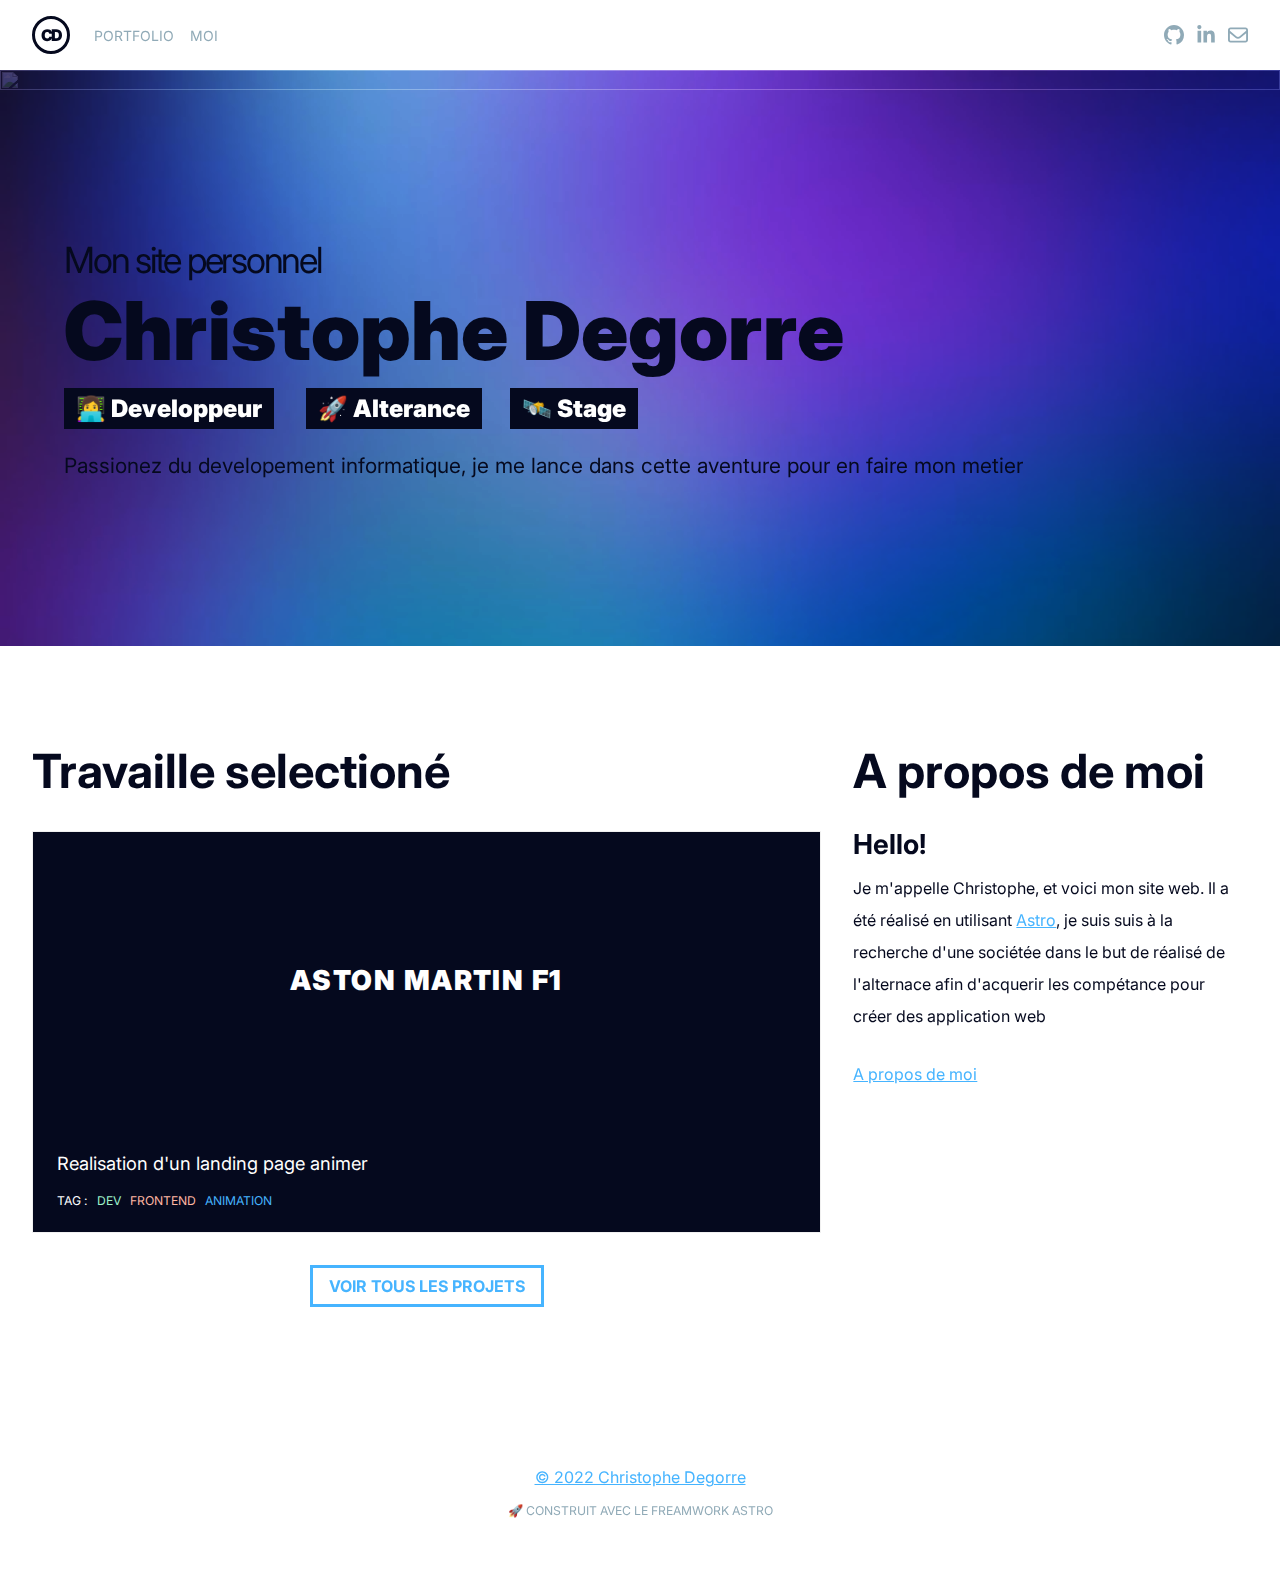
==== index.html @ 88f80fdf "rajout du quizz" ====
<!DOCTYPE html>
<html lang="fr" class="astro-4YTBCMPP">
  <head>
    <meta charset="UTF-8" />
    <meta
      name="description"
      property="og:description"
      content="Le site personnel de Christophe Degorre"
    />
    <meta name="viewport" content="width=device-width" />
    <meta name="generator" content="Astro v1.1.3" />
    <title>Degorre Chrsitophe : Site personnel</title>

    <link rel="icon" type="image/svg+xml" href="/favicon.svg" />
    <link rel="preconnect" href="https://fonts.googleapis.com" />
    <link rel="preconnect" href="https://fonts.gstatic.com" crossorigin />
    <link
      href="https://fonts.googleapis.com/css2?family=Inter:wght@200;400;700;900&display=swap"
      rel="stylesheet"
    />
    <link rel="stylesheet" href="./assets/3b892f93.f70babb3.css" />
    <link rel="stylesheet" href="./assets/cb6e2e71.89cbe359.css" />
    <link rel="stylesheet" href="./assets/index-projects.a815e34a.css" />
    <link rel="stylesheet" href="./assets/index.74ae51c2.css" />
  </head>
  <body class="astro-4YTBCMPP">
    <nav class="_nav_7dyb5_1">
      <a class="_logolink_7dyb5_10" href="/"
        ><div class="_monogram_7dyb5_30">CD</div></a
      ><a class="_link_7dyb5_16" href="./projects/index.html">Portfolio</a
      ><a class="_link_7dyb5_16" href="./about/index.html">Moi</a
      ><a
        class="_social_7dyb5_44"
        href="https://github.com/crist51"
        target="blank"
        ><svg
          class="_socialicon_7dyb5_52"
          xmlns="http://www.w3.org/2000/svg"
          viewBox="0 0 16 16"
        >
          <path
            d="M8 0C3.58 0 0 3.58 0 8c0 3.54 2.29 6.53 5.47 7.59.4.07.55-.17.55-.38 0-.19-.01-.82-.01-1.49-2.01.37-2.53-.49-2.69-.94-.09-.23-.48-.94-.82-1.13-.28-.15-.68-.52-.01-.53.63-.01 1.08.58 1.23.82.72 1.21 1.87.87 2.33.66.07-.52.28-.87.51-1.07-1.78-.2-3.64-.89-3.64-3.95 0-.87.31-1.59.82-2.15-.08-.2-.36-1.02.08-2.12 0 0 .67-.21 2.2.82.64-.18 1.32-.27 2-.27.68 0 1.36.09 2 .27 1.53-1.04 2.2-.82 2.2-.82.44 1.1.16 1.92.08 2.12.51.56.82 1.27.82 2.15 0 3.07-1.87 3.75-3.65 3.95.29.25.54.73.54 1.48 0 1.07-.01 1.93-.01 2.2 0 .21.15.46.55.38A8.012 8.012 0 0 0 16 8c0-4.42-3.58-8-8-8z"
          ></path></svg></a
      ><a
        class="_social_7dyb5_44"
        href="https://www.linkedin.com/in/christophe-degorre/"
        target="blank"
        ><svg
          class="_socialicon_7dyb5_52"
          xmlns="http://www.w3.org/2000/svg"
          viewBox="0 0 448 512"
        >
          <path
            d="M100.28 448H7.4V148.9h92.88zM53.79 108.1C24.09 108.1 0 83.5 0 53.8a53.79 53.79 0 0 1 107.58 0c0 29.7-24.1 54.3-53.79 54.3zM447.9 448h-92.68V302.4c0-34.7-.7-79.2-48.29-79.2-48.29 0-55.69 37.7-55.69 76.7V448h-92.78V148.9h89.08v40.8h1.3c12.4-23.5 42.69-48.3 87.88-48.3 94 0 111.28 61.9 111.28 142.3V448z"
          ></path></svg></a
      ><a class="_social_7dyb5_44" href="mailto:crist.degorre@gmail.com"
        ><svg
          class="_socialicon_7dyb5_52"
          xmlns="http://www.w3.org/2000/svg"
          viewBox="0 0 512 512"
        >
          <path
            d="M0 128C0 92.65 28.65 64 64 64H448C483.3 64 512 92.65 512 128V384C512 419.3 483.3 448 448 448H64C28.65 448 0 419.3 0 384V128zM48 128V150.1L220.5 291.7C241.1 308.7 270.9 308.7 291.5 291.7L464 150.1V127.1C464 119.2 456.8 111.1 448 111.1H64C55.16 111.1 48 119.2 48 127.1L48 128zM48 212.2V384C48 392.8 55.16 400 64 400H448C456.8 400 464 392.8 464 384V212.2L322 328.8C283.6 360.3 228.4 360.3 189.1 328.8L48 212.2z"
          ></path></svg>
        </a>
    </nav>
    <header class="hero astro-4YTBCMPP">
      <img
        width="1600"
        height="1131"
        class="img astro-4YTBCMPP"
        src=""
        src="https://images.pexels.com/photos/373912/pexels-photo-373912.jpeg?auto=compress&cs=tinysrgb&dpr=2&h=750&w=1260"
        srcset="
          https://images.pexels.com/photos/373912/pexels-photo-373912.jpeg?auto=compress&cs=tinysrgb&dpr=2&h=750&w=1260  800w,
          https://images.pexels.com/photos/373912/pexels-photo-373912.jpeg?auto=compress&cs=tinysrgb&dpr=2&h=750&w=1260 1200w,
          https://images.pexels.com/photos/373912/pexels-photo-373912.jpeg?auto=compress&cs=tinysrgb&dpr=2&h=750&w=1260 1600w,
          https://images.pexels.com/photos/373912/pexels-photo-373912.jpeg?auto=compress&cs=tinysrgb&dpr=2&h=750&w=1260 2400w
        "
        sizes="(max-width: 800px) 800px, (max-width: 1200px) 1200px, (max-width: 1600px) 1600px, (max-width: 2400px) 2400px, 1200px"
      />
      <div class="gradient astro-4YTBCMPP"></div>
      <div class="gradient2 astro-4YTBCMPP"></div>
      <div class="overlay astro-4YTBCMPP">
        <div class="overlay-container astro-4YTBCMPP">
          <h1 class="title astro-4YTBCMPP">
            <small class="subtitle astro-4YTBCMPP">Mon site personnel</small
            >Christophe Degorre
          </h1>
          <div class="astro-4YTBCMPP">
            <span class="role astro-4YTBCMPP"
              >👩‍💻 Developpeur
              <span class="invert astro-4YTBCMPP">👩‍💻 Developpeur</span> </span
            >&nbsp;
            <span class="role astro-4YTBCMPP"
              >🚀 Alterance
              <span class="invert astro-4YTBCMPP">🚀 Alterance</span>
            </span>
            <span class="role astro-4YTBCMPP"
              >🛰️ Stage
              <span class="invert astro-4YTBCMPP">🛰️ Stage</span> </span
            >&nbsp;
          </div>
          <p class="desc astro-4YTBCMPP">
            Passionez du developement informatique, je me lance dans cette
            aventure pour en faire mon metier
          </p>
        </div>
      </div>
    </header>
    <main class="wrapper mt4 mb4 astro-4YTBCMPP">
      <div class="grid astro-4YTBCMPP">
        <div class="section astro-4YTBCMPP">
          <h3 class="sectionTitle astro-4YTBCMPP">Travaille selectioné</h3>
          <div class="_card_mrvio_1">
            <div
              class="_titleCard_mrvio_25"
              style="
                background-image: url(https://www.f1news.fr/wp-content/uploads/2020/10/vettel-aston-martin-f1-2021.jpg);
              "
            >
              <h2 class="_title_mrvio_8">Aston Martin F1</h2>
            </div>
            <div class="pa3">
              <p class="_desc_mrvio_32 mt0 mb2">
                Realisation d'un landing page animer
              </p>
              <div class="_tags_mrvio_76">
                Tag :
                <div class="_tag_mrvio_76" data-tag="dev">dev</div>
                <div class="_tag_mrvio_76" data-tag="Frontend">Frontend</div>
                <div class="_tag_mrvio_76" data-tag="animation">animation</div>
              </div>
              <a
                class="_link_mrvio_37"
                href="../project/nested/landingPages01-perso/index.html"
                ><span class="_linkInner_mrvio_59">Voir</span></a
              >
            </div>
          </div>
          <div class="tac mt4 astro-4YTBCMPP">
            <a href="./projects/index.html" class="astro-4YTBCMPP">
              <span class="_button_1fbb5_1">Voir tous les projets</span>
            </a>
          </div>
        </div>
        <div class="section astro-4YTBCMPP">
          <h3 class="sectionTitle astro-4YTBCMPP">A propos de moi</h3>
          <p class="bio astro-4YTBCMPP">
            <span class="astro-4YTBCMPP">Hello!</span> Je m'appelle Christophe,
            et voici mon site web. Il a été réalisé en utilisant
            <a
              href="https://docs.astro.build/fr/getting-started/"
              target="_blank"
              rel="nofollow"
              class="astro-4YTBCMPP"
            >
              Astro</a
            >, je suis suis à la recherche d'une sociétée dans le but de réalisé de l'alternace afin d'acquerir les compétance pour créer des application web 
          </p>
          <p class="astro-4YTBCMPP">
            <a href="./about/index.html" class="astro-4YTBCMPP">A propos de moi</a>
          </p>
        </div>
      </div>
    </main>
    <footer class="_footer_knfx6_1">
      <a href="#">
      © 2022 Christophe Degorre</a><small class="_byline_knfx6_9"
        >🚀 Construit avec le Freamwork Astro</small
      >
    </footer>
    <script
      src="https://kit.fontawesome.com/57a7e2b85b.js"
      crossorigin="anonymous"
    ></script>
  </body>
</html>
---- assets/3b892f93.f70babb3.css ----
:root{--c-black: #05091e;--c-blue: #46b4ff;--c-gray: #90aab7;--c-green: #9ef2cb;--c-pink: #ffb8d9;--c-orange: #ffb7a3;--c-yellow: #ffdace;--c-white: #fff;--f-u18: 11.390625em;--f-u17: 9.950627481136905em;--f-u16: 8.692673779389363em;--f-u15: 7.59375em;--f-u14: 6.63375165409127em;--f-u13: 5.795115852926242em;--f-u12: 5.0625em;--f-u11: 4.422501102727513em;--f-u10: 3.8634105686174953em;--f-u9: 3.375em;--f-u8: 2.9483340684850083em;--f-u7: 2.575607045744997em;--f-u6: 2.25em;--f-u5: 1.9655560456566725em;--f-u4: 1.7170713638299977em;--f-u3: 1.5em;--f-u2: 1.3103706971044482em;--f-u1: 1.1447142425533319em;--f-d1: .8735804647362989em;--f-d2: .7631428283688879em;--f-d3: .6666666666666666em;--f-d4: .5823869764908659em;--f-d5: .5087618855792586em;--f-d6: .4444444444444444em;--f-d7: .3882579843272439em;--f-d8: .3391745903861724em;--f-d9: .2962962962962963em;--f-d10: .2588386562181626em;--f-d11: .22611639359078162em;--f-d12: .19753086419753085em;--f-d13: .17255910414544176em;--f-d14: .15074426239385438em;--f-d15: .13168724279835392em;--f-d16: .11503940276362785em;--f-d17: .10049617492923625em;--f-d18: .0877914951989026em;--t-fg: var(--c-black);--t-bg: var(--c-white);--t-subdue: var(--c-gray);--t-active: var(--c-blue)}body{margin:0;color:var(--t-fg);font-family:Inter,"system-ui",sans-serif}*{box-sizing:content-box}img{max-width:100%;height:auto}a{color:var(--t-active)}h1{font-size:var(--f-u8)}.tc-black{color:var(--c-color)}.bg-black{background-color:var(--c-color)}.tc-blue{color:var(--c-color)}.bg-blue{background-color:var(--c-color)}.tc-white{color:var(--c-color)}.bg-white{background-color:var(--c-color)}.f-u0{font-size:var(--f-u0)}.f-d0{font-size:var(--f-d0)}.f-u1{font-size:var(--f-u1)}.f-d1{font-size:var(--f-d1)}.f-u2{font-size:var(--f-u2)}.f-d2{font-size:var(--f-d2)}.f-u3{font-size:var(--f-u3)}.f-d3{font-size:var(--f-d3)}.f-u4{font-size:var(--f-u4)}.f-d4{font-size:var(--f-d4)}.f-u5{font-size:var(--f-u5)}.f-d5{font-size:var(--f-d5)}.f-u6{font-size:var(--f-u6)}.f-d6{font-size:var(--f-d6)}.f-u7{font-size:var(--f-u7)}.f-d7{font-size:var(--f-d7)}.f-u8{font-size:var(--f-u8)}.f-d8{font-size:var(--f-d8)}.f-u9{font-size:var(--f-u9)}.f-d9{font-size:var(--f-d9)}.f-u10{font-size:var(--f-u10)}.f-d10{font-size:var(--f-d10)}.f-u11{font-size:var(--f-u11)}.f-d11{font-size:var(--f-d11)}.f-u12{font-size:var(--f-u12)}.f-d12{font-size:var(--f-d12)}.f-u13{font-size:var(--f-u13)}.f-d13{font-size:var(--f-d13)}.f-u14{font-size:var(--f-u14)}.f-d14{font-size:var(--f-d14)}.f-u15{font-size:var(--f-u15)}.f-d15{font-size:var(--f-d15)}.f-u16{font-size:var(--f-u16)}.f-d16{font-size:var(--f-d16)}.f-u17{font-size:var(--f-u17)}.f-d17{font-size:var(--f-d17)}.f-u18{font-size:var(--f-u18)}.f-d18{font-size:var(--f-d18)}.ma0{margin:0rem}.mt0{margin-top:0rem}.mr0{margin-right:0rem}.mb0{margin-bottom:0rem}.ml0{margin-left:0rem}.pa0{padding:0rem}.pt0{padding-top:0rem}.pr0{padding-right:0rem}.pb0{padding-bottom:0rem}.pl0{padding-left:0rem}.ma1{margin:.5rem}.mt1{margin-top:.5rem}.mr1{margin-right:.5rem}.mb1{margin-bottom:.5rem}.ml1{margin-left:.5rem}.pa1{padding:.5rem}.pt1{padding-top:.5rem}.pr1{padding-right:.5rem}.pb1{padding-bottom:.5rem}.pl1{padding-left:.5rem}.ma2{margin:1rem}.mt2{margin-top:1rem}.mr2{margin-right:1rem}.mb2{margin-bottom:1rem}.ml2{margin-left:1rem}.pa2{padding:1rem}.pt2{padding-top:1rem}.pr2{padding-right:1rem}.pb2{padding-bottom:1rem}.pl2{padding-left:1rem}.ma3{margin:1.5rem}.mt3{margin-top:1.5rem}.mr3{margin-right:1.5rem}.mb3{margin-bottom:1.5rem}.ml3{margin-left:1.5rem}.pa3{padding:1.5rem}.pt3{padding-top:1.5rem}.pr3{padding-right:1.5rem}.pb3{padding-bottom:1.5rem}.pl3{padding-left:1.5rem}.ma4{margin:2rem}.mt4{margin-top:2rem}.mr4{margin-right:2rem}.mb4{margin-bottom:2rem}.ml4{margin-left:2rem}.pa4{padding:2rem}.pt4{padding-top:2rem}.pr4{padding-right:2rem}.pb4{padding-bottom:2rem}.pl4{padding-left:2rem}.ma5{margin:2.5rem}.mt5{margin-top:2.5rem}.mr5{margin-right:2.5rem}.mb5{margin-bottom:2.5rem}.ml5{margin-left:2.5rem}.pa5{padding:2.5rem}.pt5{padding-top:2.5rem}.pr5{padding-right:2.5rem}.pb5{padding-bottom:2.5rem}.pl5{padding-left:2.5rem}.ma6{margin:3rem}.mt6{margin-top:3rem}.mr6{margin-right:3rem}.mb6{margin-bottom:3rem}.ml6{margin-left:3rem}.pa6{padding:3rem}.pt6{padding-top:3rem}.pr6{padding-right:3rem}.pb6{padding-bottom:3rem}.pl6{padding-left:3rem}.ma7{margin:3.5rem}.mt7{margin-top:3.5rem}.mr7{margin-right:3.5rem}.mb7{margin-bottom:3.5rem}.ml7{margin-left:3.5rem}.pa7{padding:3.5rem}.pt7{padding-top:3.5rem}.pr7{padding-right:3.5rem}.pb7{padding-bottom:3.5rem}.pl7{padding-left:3.5rem}.ma8{margin:4rem}.mt8{margin-top:4rem}.mr8{margin-right:4rem}.mb8{margin-bottom:4rem}.ml8{margin-left:4rem}.pa8{padding:4rem}.pt8{padding-top:4rem}.pr8{padding-right:4rem}.pb8{padding-bottom:4rem}.pl8{padding-left:4rem}.ma9{margin:4.5rem}.mt9{margin-top:4.5rem}.mr9{margin-right:4.5rem}.mb9{margin-bottom:4.5rem}.ml9{margin-left:4.5rem}.pa9{padding:4.5rem}.pt9{padding-top:4.5rem}.pr9{padding-right:4.5rem}.pb9{padding-bottom:4.5rem}.pl9{padding-left:4.5rem}.ma10{margin:5rem}.mt10{margin-top:5rem}.mr10{margin-right:5rem}.mb10{margin-bottom:5rem}.ml10{margin-left:5rem}.pa10{padding:5rem}.pt10{padding-top:5rem}.pr10{padding-right:5rem}.pb10{padding-bottom:5rem}.pl10{padding-left:5rem}.ma11{margin:5.5rem}.mt11{margin-top:5.5rem}.mr11{margin-right:5.5rem}.mb11{margin-bottom:5.5rem}.ml11{margin-left:5.5rem}.pa11{padding:5.5rem}.pt11{padding-top:5.5rem}.pr11{padding-right:5.5rem}.pb11{padding-bottom:5.5rem}.pl11{padding-left:5.5rem}.ma12{margin:6rem}.mt12{margin-top:6rem}.mr12{margin-right:6rem}.mb12{margin-bottom:6rem}.ml12{margin-left:6rem}.pa12{padding:6rem}.pt12{padding-top:6rem}.pr12{padding-right:6rem}.pb12{padding-bottom:6rem}.pl12{padding-left:6rem}.ma13{margin:6.5rem}.mt13{margin-top:6.5rem}.mr13{margin-right:6.5rem}.mb13{margin-bottom:6.5rem}.ml13{margin-left:6.5rem}.pa13{padding:6.5rem}.pt13{padding-top:6.5rem}.pr13{padding-right:6.5rem}.pb13{padding-bottom:6.5rem}.pl13{padding-left:6.5rem}.ma14{margin:7rem}.mt14{margin-top:7rem}.mr14{margin-right:7rem}.mb14{margin-bottom:7rem}.ml14{margin-left:7rem}.pa14{padding:7rem}.pt14{padding-top:7rem}.pr14{padding-right:7rem}.pb14{padding-bottom:7rem}.pl14{padding-left:7rem}.ma15{margin:7.5rem}.mt15{margin-top:7.5rem}.mr15{margin-right:7.5rem}.mb15{margin-bottom:7.5rem}.ml15{margin-left:7.5rem}.pa15{padding:7.5rem}.pt15{padding-top:7.5rem}.pr15{padding-right:7.5rem}.pb15{padding-bottom:7.5rem}.pl15{padding-left:7.5rem}.ma16{margin:8rem}.mt16{margin-top:8rem}.mr16{margin-right:8rem}.mb16{margin-bottom:8rem}.ml16{margin-left:8rem}.pa16{padding:8rem}.pt16{padding-top:8rem}.pr16{padding-right:8rem}.pb16{padding-bottom:8rem}.pl16{padding-left:8rem}.ma17{margin:8.5rem}.mt17{margin-top:8.5rem}.mr17{margin-right:8.5rem}.mb17{margin-bottom:8.5rem}.ml17{margin-left:8.5rem}.pa17{padding:8.5rem}.pt17{padding-top:8.5rem}.pr17{padding-right:8.5rem}.pb17{padding-bottom:8.5rem}.pl17{padding-left:8.5rem}.ma18{margin:9rem}.mt18{margin-top:9rem}.mr18{margin-right:9rem}.mb18{margin-bottom:9rem}.ml18{margin-left:9rem}.pa18{padding:9rem}.pt18{padding-top:9rem}.pr18{padding-right:9rem}.pb18{padding-bottom:9rem}.pl18{padding-left:9rem}.ma19{margin:9.5rem}.mt19{margin-top:9.5rem}.mr19{margin-right:9.5rem}.mb19{margin-bottom:9.5rem}.ml19{margin-left:9.5rem}.pa19{padding:9.5rem}.pt19{padding-top:9.5rem}.pr19{padding-right:9.5rem}.pb19{padding-bottom:9.5rem}.pl19{padding-left:9.5rem}.ma20{margin:10rem}.mt20{margin-top:10rem}.mr20{margin-right:10rem}.mb20{margin-bottom:10rem}.ml20{margin-left:10rem}.pa20{padding:10rem}.pt20{padding-top:10rem}.pr20{padding-right:10rem}.pb20{padding-bottom:10rem}.pl20{padding-left:10rem}.ma21{margin:10.5rem}.mt21{margin-top:10.5rem}.mr21{margin-right:10.5rem}.mb21{margin-bottom:10.5rem}.ml21{margin-left:10.5rem}.pa21{padding:10.5rem}.pt21{padding-top:10.5rem}.pr21{padding-right:10.5rem}.pb21{padding-bottom:10.5rem}.pl21{padding-left:10.5rem}.ma22{margin:11rem}.mt22{margin-top:11rem}.mr22{margin-right:11rem}.mb22{margin-bottom:11rem}.ml22{margin-left:11rem}.pa22{padding:11rem}.pt22{padding-top:11rem}.pr22{padding-right:11rem}.pb22{padding-bottom:11rem}.pl22{padding-left:11rem}.ma23{margin:11.5rem}.mt23{margin-top:11.5rem}.mr23{margin-right:11.5rem}.mb23{margin-bottom:11.5rem}.ml23{margin-left:11.5rem}.pa23{padding:11.5rem}.pt23{padding-top:11.5rem}.pr23{padding-right:11.5rem}.pb23{padding-bottom:11.5rem}.pl23{padding-left:11.5rem}.ma24{margin:12rem}.mt24{margin-top:12rem}.mr24{margin-right:12rem}.mb24{margin-bottom:12rem}.ml24{margin-left:12rem}.pa24{padding:12rem}.pt24{padding-top:12rem}.pr24{padding-right:12rem}.pb24{padding-bottom:12rem}.pl24{padding-left:12rem}.ma25{margin:12.5rem}.mt25{margin-top:12.5rem}.mr25{margin-right:12.5rem}.mb25{margin-bottom:12.5rem}.ml25{margin-left:12.5rem}.pa25{padding:12.5rem}.pt25{padding-top:12.5rem}.pr25{padding-right:12.5rem}.pb25{padding-bottom:12.5rem}.pl25{padding-left:12.5rem}.ma26{margin:13rem}.mt26{margin-top:13rem}.mr26{margin-right:13rem}.mb26{margin-bottom:13rem}.ml26{margin-left:13rem}.pa26{padding:13rem}.pt26{padding-top:13rem}.pr26{padding-right:13rem}.pb26{padding-bottom:13rem}.pl26{padding-left:13rem}.ma27{margin:13.5rem}.mt27{margin-top:13.5rem}.mr27{margin-right:13.5rem}.mb27{margin-bottom:13.5rem}.ml27{margin-left:13.5rem}.pa27{padding:13.5rem}.pt27{padding-top:13.5rem}.pr27{padding-right:13.5rem}.pb27{padding-bottom:13.5rem}.pl27{padding-left:13.5rem}.ma28{margin:14rem}.mt28{margin-top:14rem}.mr28{margin-right:14rem}.mb28{margin-bottom:14rem}.ml28{margin-left:14rem}.pa28{padding:14rem}.pt28{padding-top:14rem}.pr28{padding-right:14rem}.pb28{padding-bottom:14rem}.pl28{padding-left:14rem}.ma29{margin:14.5rem}.mt29{margin-top:14.5rem}.mr29{margin-right:14.5rem}.mb29{margin-bottom:14.5rem}.ml29{margin-left:14.5rem}.pa29{padding:14.5rem}.pt29{padding-top:14.5rem}.pr29{padding-right:14.5rem}.pb29{padding-bottom:14.5rem}.pl29{padding-left:14.5rem}.ma30{margin:15rem}.mt30{margin-top:15rem}.mr30{margin-right:15rem}.mb30{margin-bottom:15rem}.ml30{margin-left:15rem}.pa30{padding:15rem}.pt30{padding-top:15rem}.pr30{padding-right:15rem}.pb30{padding-bottom:15rem}.pl30{padding-left:15rem}.ma31{margin:15.5rem}.mt31{margin-top:15.5rem}.mr31{margin-right:15.5rem}.mb31{margin-bottom:15.5rem}.ml31{margin-left:15.5rem}.pa31{padding:15.5rem}.pt31{padding-top:15.5rem}.pr31{padding-right:15.5rem}.pb31{padding-bottom:15.5rem}.pl31{padding-left:15.5rem}.ma32{margin:16rem}.mt32{margin-top:16rem}.mr32{margin-right:16rem}.mb32{margin-bottom:16rem}.ml32{margin-left:16rem}.pa32{padding:16rem}.pt32{padding-top:16rem}.pr32{padding-right:16rem}.pb32{padding-bottom:16rem}.pl32{padding-left:16rem}.ma33{margin:16.5rem}.mt33{margin-top:16.5rem}.mr33{margin-right:16.5rem}.mb33{margin-bottom:16.5rem}.ml33{margin-left:16.5rem}.pa33{padding:16.5rem}.pt33{padding-top:16.5rem}.pr33{padding-right:16.5rem}.pb33{padding-bottom:16.5rem}.pl33{padding-left:16.5rem}.ma34{margin:17rem}.mt34{margin-top:17rem}.mr34{margin-right:17rem}.mb34{margin-bottom:17rem}.ml34{margin-left:17rem}.pa34{padding:17rem}.pt34{padding-top:17rem}.pr34{padding-right:17rem}.pb34{padding-bottom:17rem}.pl34{padding-left:17rem}.ma35{margin:17.5rem}.mt35{margin-top:17.5rem}.mr35{margin-right:17.5rem}.mb35{margin-bottom:17.5rem}.ml35{margin-left:17.5rem}.pa35{padding:17.5rem}.pt35{padding-top:17.5rem}.pr35{padding-right:17.5rem}.pb35{padding-bottom:17.5rem}.pl35{padding-left:17.5rem}.ma36{margin:18rem}.mt36{margin-top:18rem}.mr36{margin-right:18rem}.mb36{margin-bottom:18rem}.ml36{margin-left:18rem}.pa36{padding:18rem}.pt36{padding-top:18rem}.pr36{padding-right:18rem}.pb36{padding-bottom:18rem}.pl36{padding-left:18rem}.tac{text-align:center}.tal{text-align:left}.tar{text-align:right}.wrapper{max-width:80em;margin-left:auto;margin-right:auto;padding-left:2rem;padding-right:2rem}.wrapper__readable{max-width:50em}._nav_7dyb5_1{display:flex;align-items:center;padding:1rem 2rem}._logolink_7dyb5_10{display:block;color:var(--t-fg);text-decoration:none}._link_7dyb5_16{color:var(--t-subdue);display:block;margin-left:1rem;text-decoration:none;font-size:var(--f-d1);text-transform:uppercase;padding-top:.75em;padding-bottom:.75em}._link_7dyb5_16:focus,._link_7dyb5_16:hover{color:var(--t-active)}._monogram_7dyb5_30{display:flex;align-items:center;justify-content:center;width:2em;height:2em;margin-right:.5rem;color:var(--c-black);font-weight:900;letter-spacing:-.125rem;border:3px solid currentColor;border-radius:50%}._social_7dyb5_44{display:block;margin-left:auto}._social_7dyb5_44+._social_7dyb5_44{margin-left:.75rem}._socialicon_7dyb5_52{display:block;width:1.25rem;height:1.25rem;fill:var(--t-subdue);transition:fill linear .15s}._socialicon_7dyb5_52:hover{fill:var(--t-active)}._footer_knfx6_1{text-align:center;padding:8rem 2rem 4rem}._byline_knfx6_9{display:block;margin-top:1rem;color:var(--t-subdue);font-size:var(--f-d2);text-transform:uppercase};
---- assets/cb6e2e71.89cbe359.css ----
._button_1fbb5_1{display:inline-block;border:3px solid currentColor;padding:.5em 1em;font-weight:700;text-transform:uppercase}.hero:where(.astro-YJY46LTV){padding:8rem;display:flex;background-color:var(--t-fg);background-repeat:no-repeat;background-size:cover;min-height:25vw;color:#fff;flex-direction:column;align-items:center;justify-content:center}.tag:where(.astro-YJY46LTV){margin-left:.5em;margin-right:.5em;text-transform:uppercase}.tag:where(.astro-YJY46LTV):nth-of-type(1n){color:var(--c-green)}.tag:where(.astro-YJY46LTV):nth-of-type(2n){color:var(--c-orange)}.tag:where(.astro-YJY46LTV):nth-of-type(3n){color:var(--c-blue)}.tag:where(.astro-YJY46LTV):nth-of-type(4n){color:var(--c-pink)}.title:where(.astro-YJY46LTV){font-size:var(--f-u10);font-weight:900;text-transform:uppercase;letter-spacing:.0625em}.leadIn:where(.astro-YJY46LTV){color:var(--t-bg);background-color:var(--t-fg)}.tagline:where(.astro-YJY46LTV){font-weight:300;font-size:var(--f-u3);line-height:1.5}.content:where(.astro-YJY46LTV){font-size:var(--f-u1);line-height:2.2}
---- assets/index-projects.a815e34a.css ----
._card_mrvio_1{position:relative;color:var(--t-bg);background:var(--t-fg);border:1px solid #f0f0f0}._title_mrvio_8{position:absolute;top:0;width:100%;height:100%;display:flex;align-items:center;justify-content:center;margin:0;color:#fff;flex-direction:column;font-size:var(--f-u4);font-weight:900;text-transform:uppercase;letter-spacing:.0625em}._titleCard_mrvio_25{position:relative;background-size:cover;background-position:50% 100%;padding-top:37.5%}._desc_mrvio_32{font-size:var(--f-u1);line-height:1.4}._link_mrvio_37{position:absolute;top:0;left:0;width:100%;height:100%;display:flex;flex-direction:column;align-items:center;justify-content:center;color:var(--t-bg);font-size:var(--f-u2);font-weight:700;background:rgba(0,0,0,.25);opacity:0;text-decoration:none;text-transform:uppercase;transition:opacity .15s linear}._link_mrvio_37:focus,._link_mrvio_37:hover{opacity:1}._link_mrvio_37:focus ._linkInner_mrvio_59,._link_mrvio_37:hover ._linkInner_mrvio_59{transform:translateY(0);border-color:#ffffff9f}._linkInner_mrvio_59{padding:.375em 1em;border:2px solid rgba(255,255,255,0);transition:transform .3s cubic-bezier(0,.4,.6,1),border-color 1s linear;transform:translateY(25%)}._nav_mrvio_71{display:flex;justify-content:flex-end}._tags_mrvio_76{font-size:var(--f-d2);text-transform:uppercase}._tag_mrvio_76{display:inline-block;color:var(--c-yellow);text-transform:uppercase;margin-left:.5em}._tag_mrvio_76:nth-of-type(1n){color:var(--c-green)}._tag_mrvio_76:nth-of-type(2n){color:var(--c-orange)}._tag_mrvio_76:nth-of-type(3n){color:var(--c-blue)}._tag_mrvio_76:nth-of-type(4n){color:var(--c-pink)}
---- assets/index.74ae51c2.css ----
.hero:where(.astro-4YTBCMPP){position:relative;overflow:hidden}@media (min-width: 750px){.hero:where(.astro-4YTBCMPP){height:45vw}}.img:where(.astro-4YTBCMPP){display:block;width:100%;height:auto}.gradient:where(.astro-4YTBCMPP),.gradient2:where(.astro-4YTBCMPP){background-image:url(mesh-gradient.jpg);background-size:cover;pointer-events:none;mix-blend-mode:screen;width:100%;height:100%;position:absolute;top:0;left:0;z-index:2}.gradient2:where(.astro-4YTBCMPP){mix-blend-mode:multiply;background-size:cover}.overlay:where(.astro-4YTBCMPP){position:absolute;top:0;left:0;width:100%;height:100%;z-index:10;display:flex;flex-direction:column;align-items:flex-start;justify-content:center;padding-left:2rem}@media (min-width: 750px){.overlay:where(.astro-4YTBCMPP){padding-left:4rem}}.title:where(.astro-4YTBCMPP){font-weight:900;font-size:var(--f-u8);margin-bottom:.5rem;margin-top:0}@media (min-width: 750px){.title:where(.astro-4YTBCMPP){font-size:var(--f-u12)}}.grid:where(.astro-4YTBCMPP){display:grid;grid-gap:2rem}@media (min-width: 1200px){.grid:where(.astro-4YTBCMPP){grid-template-columns:2fr 1fr}}.sectionTitle:where(.astro-4YTBCMPP){font-weight:700;font-size:var(--f-u8);margin-top:4rem;margin-bottom:2rem}.role:where(.astro-4YTBCMPP){position:relative;display:inline-block;font-weight:900;color:var(--t-bg);background-color:var(--t-fg);padding:.25em .5em;z-index:2}@media (min-width: 750px){.role:where(.astro-4YTBCMPP){font-size:var(--f-u3)}}.role:where(.astro-4YTBCMPP)+.role:where(.astro-4YTBCMPP){margin-left:1em}.role:where(.astro-4YTBCMPP):nth-of-type(1) .invert:where(.astro-4YTBCMPP){background-color:var(--c-pink)}.role:where(.astro-4YTBCMPP):nth-of-type(2) .invert:where(.astro-4YTBCMPP){background-color:var(--c-blue)}.role:where(.astro-4YTBCMPP):nth-of-type(3) .invert:where(.astro-4YTBCMPP){background-color:var(--c-green)}.role:where(.astro-4YTBCMPP):hover .invert:where(.astro-4YTBCMPP){clip-path:polygon(0% 0%,100% 0%,100% 100%,0% 100%)}.invert:where(.astro-4YTBCMPP){position:absolute;color:var(--t-fg);display:flex;align-items:center;justify-content:center;width:100%;height:100%;top:0;left:0;pointer-events:none;clip-path:polygon(0% 100%,100% 100%,100% 200%,0% 200%);transition:clip-path cubic-bezier(.4,0,.5,1) .15s}.desc:where(.astro-4YTBCMPP){font-size:var(--f-u2);margin-top:1.5rem;margin-bottom:0}.subtitle:where(.astro-4YTBCMPP){display:block;font-weight:400;font-size:var(--f-d6);letter-spacing:-.0625em}.bio:where(.astro-4YTBCMPP){line-height:2;margin-bottom:2rem}.bio:where(.astro-4YTBCMPP)>span:where(.astro-4YTBCMPP):first-of-type{line-height:1;margin-bottom:.5em;display:block;font-weight:700;font-size:var(--f-u4)}
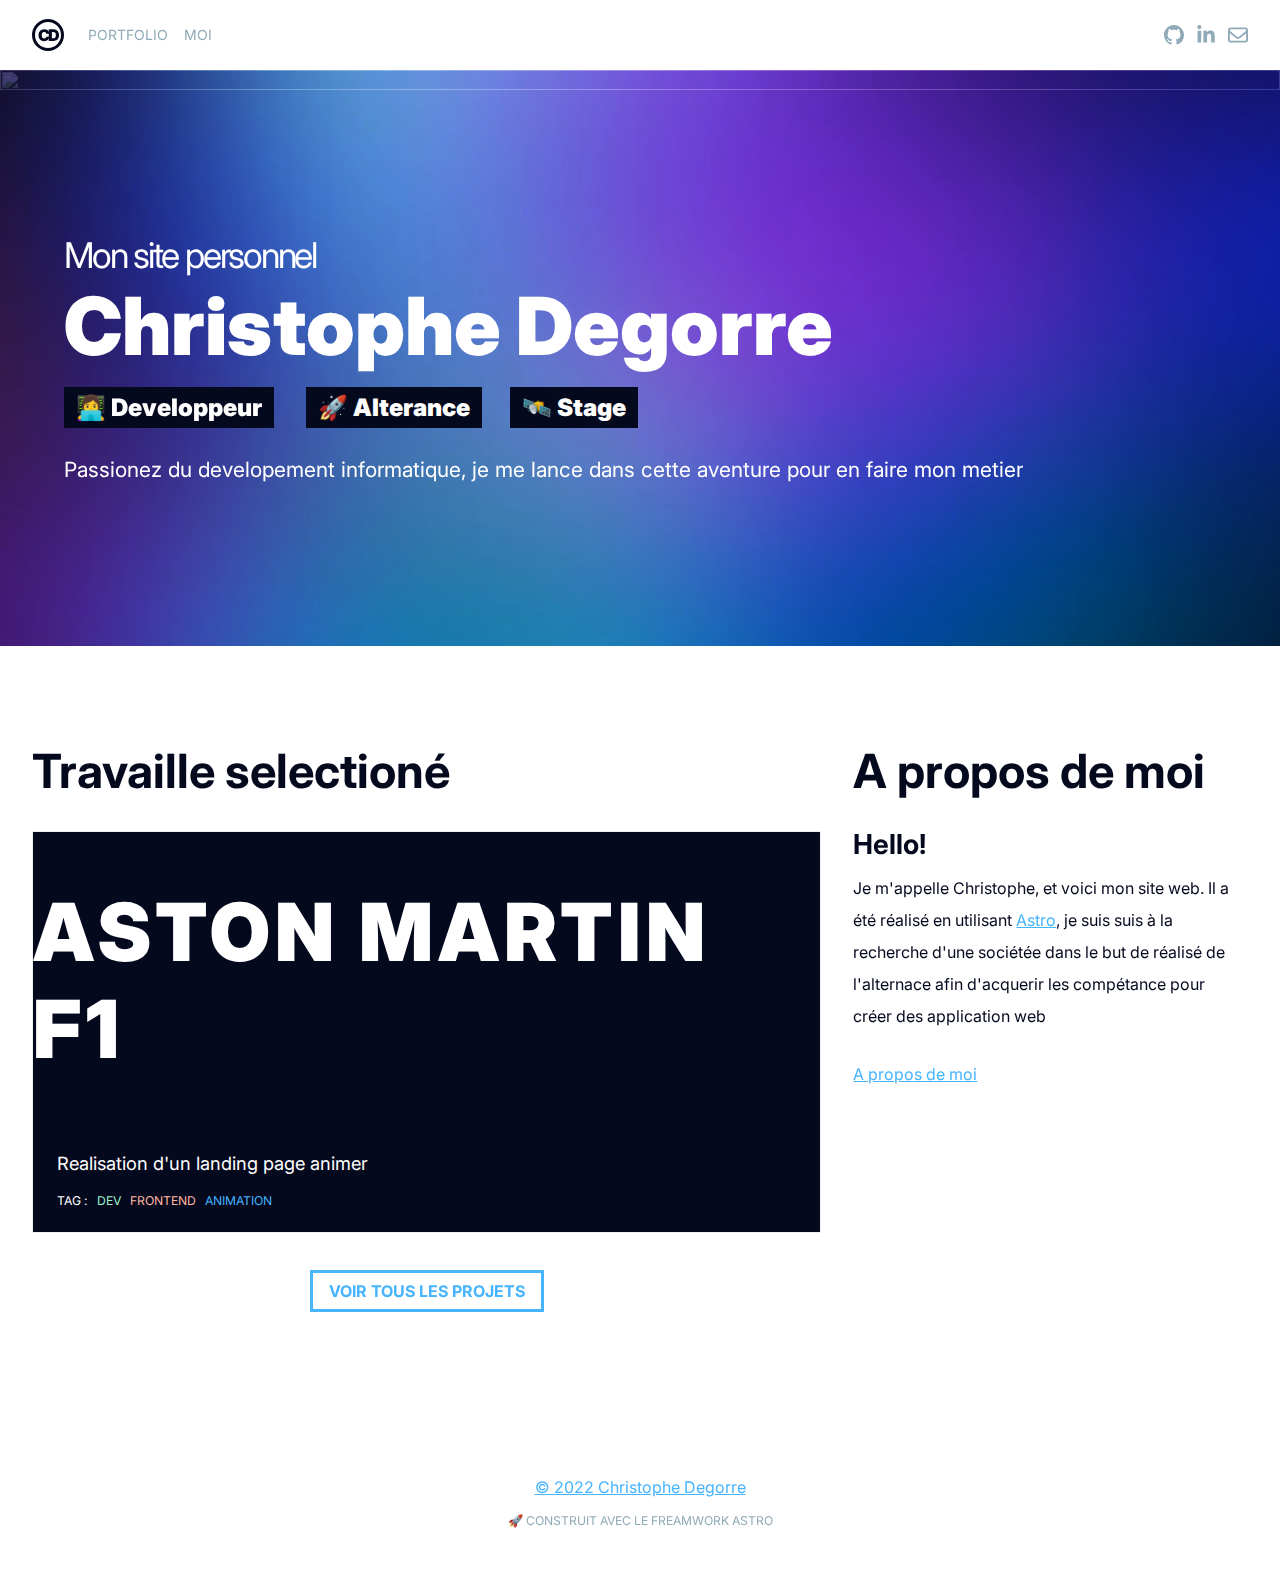
==== commit a1206122: "mineur" ====
--- a/index.html
+++ b/index.html
@@ -22,6 +22,8 @@
     <link rel="stylesheet" href="./assets/cb6e2e71.89cbe359.css" />
     <link rel="stylesheet" href="./assets/index-projects.a815e34a.css" />
     <link rel="stylesheet" href="./assets/index.74ae51c2.css" />
+    <link rel="stylesheet" href="./assets/style.css" />
+    
   </head>
   <body class="astro-4YTBCMPP">
     <nav class="_nav_7dyb5_1">
--- a/assets/cb6e2e71.89cbe359.css
+++ b/assets/cb6e2e71.89cbe359.css
@@ -1 +1,65 @@
-._button_1fbb5_1{display:inline-block;border:3px solid currentColor;padding:.5em 1em;font-weight:700;text-transform:uppercase}.hero:where(.astro-YJY46LTV){padding:8rem;display:flex;background-color:var(--t-fg);background-repeat:no-repeat;background-size:cover;min-height:25vw;color:#fff;flex-direction:column;align-items:center;justify-content:center}.tag:where(.astro-YJY46LTV){margin-left:.5em;margin-right:.5em;text-transform:uppercase}.tag:where(.astro-YJY46LTV):nth-of-type(1n){color:var(--c-green)}.tag:where(.astro-YJY46LTV):nth-of-type(2n){color:var(--c-orange)}.tag:where(.astro-YJY46LTV):nth-of-type(3n){color:var(--c-blue)}.tag:where(.astro-YJY46LTV):nth-of-type(4n){color:var(--c-pink)}.title:where(.astro-YJY46LTV){font-size:var(--f-u10);font-weight:900;text-transform:uppercase;letter-spacing:.0625em}.leadIn:where(.astro-YJY46LTV){color:var(--t-bg);background-color:var(--t-fg)}.tagline:where(.astro-YJY46LTV){font-weight:300;font-size:var(--f-u3);line-height:1.5}.content:where(.astro-YJY46LTV){font-size:var(--f-u1);line-height:2.2}
+._button_1fbb5_1 {
+    display: inline-block;
+    border: 3px solid currentColor;
+    padding: .5em 1em;
+    font-weight: 700;
+    text-transform: uppercase
+}
+
+.hero:where(.astro-YJY46LTV) {
+    padding: 8rem;
+    display: flex;
+    background-color: var(--t-fg);
+    background-repeat: no-repeat;
+    background-size: cover;
+    min-height: 25vw;
+    color: #fff;
+    flex-direction: column;
+    align-items: center;
+    justify-content: center
+}
+
+.tag:where(.astro-YJY46LTV) {
+    margin-left: .5em;
+    margin-right: .5em;
+    text-transform: uppercase
+}
+
+.tag:where(.astro-YJY46LTV):nth-of-type(1n) {
+    color: var(--c-green)
+}
+
+.tag:where(.astro-YJY46LTV):nth-of-type(2n) {
+    color: var(--c-orange)
+}
+
+.tag:where(.astro-YJY46LTV):nth-of-type(3n) {
+    color: var(--c-blue)
+}
+
+.tag:where(.astro-YJY46LTV):nth-of-type(4n) {
+    color: var(--c-pink)
+}
+
+.title:where(.astro-YJY46LTV) {
+    font-size: clamp(24px, 8vw, 80px);/*24 min, sinon 8 vw max 80px*/
+    font-weight: 900;
+    text-transform: uppercase;
+    letter-spacing: .0625em
+}
+
+.leadIn:where(.astro-YJY46LTV) {
+    color: var(--t-bg);
+    background-color: var(--t-fg)
+}
+
+.tagline:where(.astro-YJY46LTV) {
+    font-weight: 300;
+    font-size: var(--f-u3);
+    line-height: 1.5
+}
+
+.content:where(.astro-YJY46LTV) {
+    font-size: var(--f-u1);
+    line-height: 2.2
+}--- a/assets/index-projects.a815e34a.css
+++ b/assets/index-projects.a815e34a.css
@@ -1 +1,104 @@
-._card_mrvio_1{position:relative;color:var(--t-bg);background:var(--t-fg);border:1px solid #f0f0f0}._title_mrvio_8{position:absolute;top:0;width:100%;height:100%;display:flex;align-items:center;justify-content:center;margin:0;color:#fff;flex-direction:column;font-size:var(--f-u4);font-weight:900;text-transform:uppercase;letter-spacing:.0625em}._titleCard_mrvio_25{position:relative;background-size:cover;background-position:50% 100%;padding-top:37.5%}._desc_mrvio_32{font-size:var(--f-u1);line-height:1.4}._link_mrvio_37{position:absolute;top:0;left:0;width:100%;height:100%;display:flex;flex-direction:column;align-items:center;justify-content:center;color:var(--t-bg);font-size:var(--f-u2);font-weight:700;background:rgba(0,0,0,.25);opacity:0;text-decoration:none;text-transform:uppercase;transition:opacity .15s linear}._link_mrvio_37:focus,._link_mrvio_37:hover{opacity:1}._link_mrvio_37:focus ._linkInner_mrvio_59,._link_mrvio_37:hover ._linkInner_mrvio_59{transform:translateY(0);border-color:#ffffff9f}._linkInner_mrvio_59{padding:.375em 1em;border:2px solid rgba(255,255,255,0);transition:transform .3s cubic-bezier(0,.4,.6,1),border-color 1s linear;transform:translateY(25%)}._nav_mrvio_71{display:flex;justify-content:flex-end}._tags_mrvio_76{font-size:var(--f-d2);text-transform:uppercase}._tag_mrvio_76{display:inline-block;color:var(--c-yellow);text-transform:uppercase;margin-left:.5em}._tag_mrvio_76:nth-of-type(1n){color:var(--c-green)}._tag_mrvio_76:nth-of-type(2n){color:var(--c-orange)}._tag_mrvio_76:nth-of-type(3n){color:var(--c-blue)}._tag_mrvio_76:nth-of-type(4n){color:var(--c-pink)}
+._card_mrvio_1 {
+    position: relative;
+    color: var(--t-bg);
+    background: var(--t-fg);
+    border: 1px solid #f0f0f0
+}
+
+._title_mrvio_8 {
+    position: absolute;
+    top: 0;
+    width: 100%;
+    height: 100%;
+    display: flex;
+    align-items: center;
+    justify-content: center;
+    margin: 0;
+    color: #fff;
+    flex-direction: column;
+    font-size: clamp(24px, 8vw, 80px);/*24 min, sinon 8 vw max 80px*/
+    font-weight: 900;
+    text-transform: uppercase;
+    letter-spacing: .0625em
+}
+
+._titleCard_mrvio_25 {
+    position: relative;
+    background-size: cover;
+    background-position: 50% 100%;
+    padding-top: 37.5%
+}
+
+._desc_mrvio_32 {
+    font-size: var(--f-u1);
+    line-height: 1.4
+}
+
+._link_mrvio_37 {
+    position: absolute;
+    top: 0;
+    left: 0;
+    width: 100%;
+    height: 100%;
+    display: flex;
+    flex-direction: column;
+    align-items: center;
+    justify-content: center;
+    color: var(--t-bg);
+    font-size: var(--f-u2);
+    font-weight: 700;
+    background: rgba(0, 0, 0, .25);
+    opacity: 0;
+    text-decoration: none;
+    text-transform: uppercase;
+    transition: opacity .15s linear
+}
+
+._link_mrvio_37:focus, ._link_mrvio_37:hover {
+    opacity: 1
+}
+
+._link_mrvio_37:focus ._linkInner_mrvio_59, ._link_mrvio_37:hover ._linkInner_mrvio_59 {
+    transform: translateY(0);
+    border-color: #ffffff9f
+}
+
+._linkInner_mrvio_59 {
+    padding: .375em 1em;
+    border: 2px solid rgba(255, 255, 255, 0);
+    transition: transform .3s cubic-bezier(0, .4, .6, 1), border-color 1s linear;
+    transform: translateY(25%)
+}
+
+._nav_mrvio_71 {
+    display: flex;
+    justify-content: flex-end
+}
+
+._tags_mrvio_76 {
+    font-size: var(--f-d2);
+    text-transform: uppercase
+}
+
+._tag_mrvio_76 {
+    display: inline-block;
+    color: var(--c-yellow);
+    text-transform: uppercase;
+    margin-left: .5em
+}
+
+._tag_mrvio_76:nth-of-type(1n) {
+    color: var(--c-green)
+}
+
+._tag_mrvio_76:nth-of-type(2n) {
+    color: var(--c-orange)
+}
+
+._tag_mrvio_76:nth-of-type(3n) {
+    color: var(--c-blue)
+}
+
+._tag_mrvio_76:nth-of-type(4n) {
+    color: var(--c-pink)
+}--- a/assets/index.74ae51c2.css
+++ b/assets/index.74ae51c2.css
@@ -1 +1,162 @@
-.hero:where(.astro-4YTBCMPP){position:relative;overflow:hidden}@media (min-width: 750px){.hero:where(.astro-4YTBCMPP){height:45vw}}.img:where(.astro-4YTBCMPP){display:block;width:100%;height:auto}.gradient:where(.astro-4YTBCMPP),.gradient2:where(.astro-4YTBCMPP){background-image:url(mesh-gradient.jpg);background-size:cover;pointer-events:none;mix-blend-mode:screen;width:100%;height:100%;position:absolute;top:0;left:0;z-index:2}.gradient2:where(.astro-4YTBCMPP){mix-blend-mode:multiply;background-size:cover}.overlay:where(.astro-4YTBCMPP){position:absolute;top:0;left:0;width:100%;height:100%;z-index:10;display:flex;flex-direction:column;align-items:flex-start;justify-content:center;padding-left:2rem}@media (min-width: 750px){.overlay:where(.astro-4YTBCMPP){padding-left:4rem}}.title:where(.astro-4YTBCMPP){font-weight:900;font-size:var(--f-u8);margin-bottom:.5rem;margin-top:0}@media (min-width: 750px){.title:where(.astro-4YTBCMPP){font-size:var(--f-u12)}}.grid:where(.astro-4YTBCMPP){display:grid;grid-gap:2rem}@media (min-width: 1200px){.grid:where(.astro-4YTBCMPP){grid-template-columns:2fr 1fr}}.sectionTitle:where(.astro-4YTBCMPP){font-weight:700;font-size:var(--f-u8);margin-top:4rem;margin-bottom:2rem}.role:where(.astro-4YTBCMPP){position:relative;display:inline-block;font-weight:900;color:var(--t-bg);background-color:var(--t-fg);padding:.25em .5em;z-index:2}@media (min-width: 750px){.role:where(.astro-4YTBCMPP){font-size:var(--f-u3)}}.role:where(.astro-4YTBCMPP)+.role:where(.astro-4YTBCMPP){margin-left:1em}.role:where(.astro-4YTBCMPP):nth-of-type(1) .invert:where(.astro-4YTBCMPP){background-color:var(--c-pink)}.role:where(.astro-4YTBCMPP):nth-of-type(2) .invert:where(.astro-4YTBCMPP){background-color:var(--c-blue)}.role:where(.astro-4YTBCMPP):nth-of-type(3) .invert:where(.astro-4YTBCMPP){background-color:var(--c-green)}.role:where(.astro-4YTBCMPP):hover .invert:where(.astro-4YTBCMPP){clip-path:polygon(0% 0%,100% 0%,100% 100%,0% 100%)}.invert:where(.astro-4YTBCMPP){position:absolute;color:var(--t-fg);display:flex;align-items:center;justify-content:center;width:100%;height:100%;top:0;left:0;pointer-events:none;clip-path:polygon(0% 100%,100% 100%,100% 200%,0% 200%);transition:clip-path cubic-bezier(.4,0,.5,1) .15s}.desc:where(.astro-4YTBCMPP){font-size:var(--f-u2);margin-top:1.5rem;margin-bottom:0}.subtitle:where(.astro-4YTBCMPP){display:block;font-weight:400;font-size:var(--f-d6);letter-spacing:-.0625em}.bio:where(.astro-4YTBCMPP){line-height:2;margin-bottom:2rem}.bio:where(.astro-4YTBCMPP)>span:where(.astro-4YTBCMPP):first-of-type{line-height:1;margin-bottom:.5em;display:block;font-weight:700;font-size:var(--f-u4)}
+.hero:where(.astro-4YTBCMPP) {
+    position: relative;
+    overflow: hidden
+}
+
+@media (min-width: 750px) {
+    .hero:where(.astro-4YTBCMPP) {
+        height: 45vw
+    }
+}
+
+.img:where(.astro-4YTBCMPP) {
+    display: block;
+    width: 100%;
+    height: auto
+}
+
+.gradient:where(.astro-4YTBCMPP), .gradient2:where(.astro-4YTBCMPP) {
+    background-image: url(mesh-gradient.jpg);
+    background-size: cover;
+    pointer-events: none;
+    mix-blend-mode: screen;
+    width: 100%;
+    height: 100%;
+    position: absolute;
+    top: 0;
+    left: 0;
+    z-index: 2
+}
+
+.gradient2:where(.astro-4YTBCMPP) {
+    mix-blend-mode: multiply;
+    background-size: cover
+}
+
+.overlay:where(.astro-4YTBCMPP) {
+    position: absolute;
+    top: 0;
+    left: 0;
+    width: 100%;
+    height: 100%;
+    z-index: 10;
+    display: flex;
+    flex-direction: column;
+    align-items: flex-start;
+    justify-content: center;
+    padding-left: 2rem
+}
+
+@media (min-width: 750px) {
+    .overlay:where(.astro-4YTBCMPP) {
+        padding-left: 4rem
+    }
+}
+
+.title:where(.astro-4YTBCMPP) {
+    font-weight: 900;
+    font-size: var(--f-u8);
+    margin-bottom: .5rem;
+    margin-top: 0
+}
+
+@media (min-width: 750px) {
+    .title:where(.astro-4YTBCMPP) {
+        font-size: clamp(24px, 8vw, 80px);/*24 min, sinon 8 vw max 80px*/
+        }
+}
+
+.grid:where(.astro-4YTBCMPP) {
+    display: grid;
+    grid-gap: 2rem
+}
+
+@media (min-width: 1200px) {
+    .grid:where(.astro-4YTBCMPP) {
+        grid-template-columns: 2fr 1fr
+    }
+}
+
+.sectionTitle:where(.astro-4YTBCMPP) {
+    font-weight: 700;
+    font-size: var(--f-u8);
+    margin-top: 4rem;
+    margin-bottom: 2rem
+}
+
+.role:where(.astro-4YTBCMPP) {
+    position: relative;
+    display: inline-block;
+    font-weight: 900;
+    color: var(--t-bg);
+    background-color: var(--t-fg);
+    padding: .25em .5em;
+    z-index: 2
+}
+
+@media (min-width: 750px) {
+    .role:where(.astro-4YTBCMPP) {
+        font-size: var(--f-u3)
+    }
+}
+
+.role:where(.astro-4YTBCMPP)+.role:where(.astro-4YTBCMPP) {
+    margin-left: 1em
+}
+
+.role:where(.astro-4YTBCMPP):nth-of-type(1) .invert:where(.astro-4YTBCMPP) {
+    background-color: var(--c-pink)
+}
+
+.role:where(.astro-4YTBCMPP):nth-of-type(2) .invert:where(.astro-4YTBCMPP) {
+    background-color: var(--c-blue)
+}
+
+.role:where(.astro-4YTBCMPP):nth-of-type(3) .invert:where(.astro-4YTBCMPP) {
+    background-color: var(--c-green)
+}
+
+.role:where(.astro-4YTBCMPP):hover .invert:where(.astro-4YTBCMPP) {
+    clip-path: polygon(0% 0%, 100% 0%, 100% 100%, 0% 100%)
+}
+
+.invert:where(.astro-4YTBCMPP) {
+    position: absolute;
+    color: var(--t-fg);
+    display: flex;
+    align-items: center;
+    justify-content: center;
+    width: 100%;
+    height: 100%;
+    top: 0;
+    left: 0;
+    pointer-events: none;
+    clip-path: polygon(0% 100%, 100% 100%, 100% 200%, 0% 200%);
+    transition: clip-path cubic-bezier(.4, 0, .5, 1) .15s
+}
+
+.desc:where(.astro-4YTBCMPP) {
+    font-size: var(--f-u2);
+    margin-top: 1.5rem;
+    margin-bottom: 0
+}
+
+.subtitle:where(.astro-4YTBCMPP) {
+    display: block;
+    font-weight: 400;
+    font-size: var(--f-d6);
+    letter-spacing: -.0625em
+}
+
+.bio:where(.astro-4YTBCMPP) {
+    line-height: 2;
+    margin-bottom: 2rem
+}
+
+.bio:where(.astro-4YTBCMPP)>span:where(.astro-4YTBCMPP):first-of-type {
+    line-height: 1;
+    margin-bottom: .5em;
+    display: block;
+    font-weight: 700;
+    font-size: var(--f-u4)
+}--- a/assets/style.css
+++ b/assets/style.css
@@ -0,0 +1,35 @@
+*,
+::before,
+::after {
+  box-sizing: border-box;
+  padding: 0;
+  margin: 0;
+}
+
+.overlay{
+    color: white;
+}
+
+/* .desc {
+    display: flex;
+    flex-wrap: wrap;
+} */
+
+.astro-4YTBCMPP span{
+    display: inline block;
+    margin: 5px 0;
+}
+
+
+@media (max-width: 440px) {
+    .desc {
+      display: none;
+    }
+  }
+
+@media (max-width: 335px) {
+    .role  {
+      display: none;
+    }
+  }
+
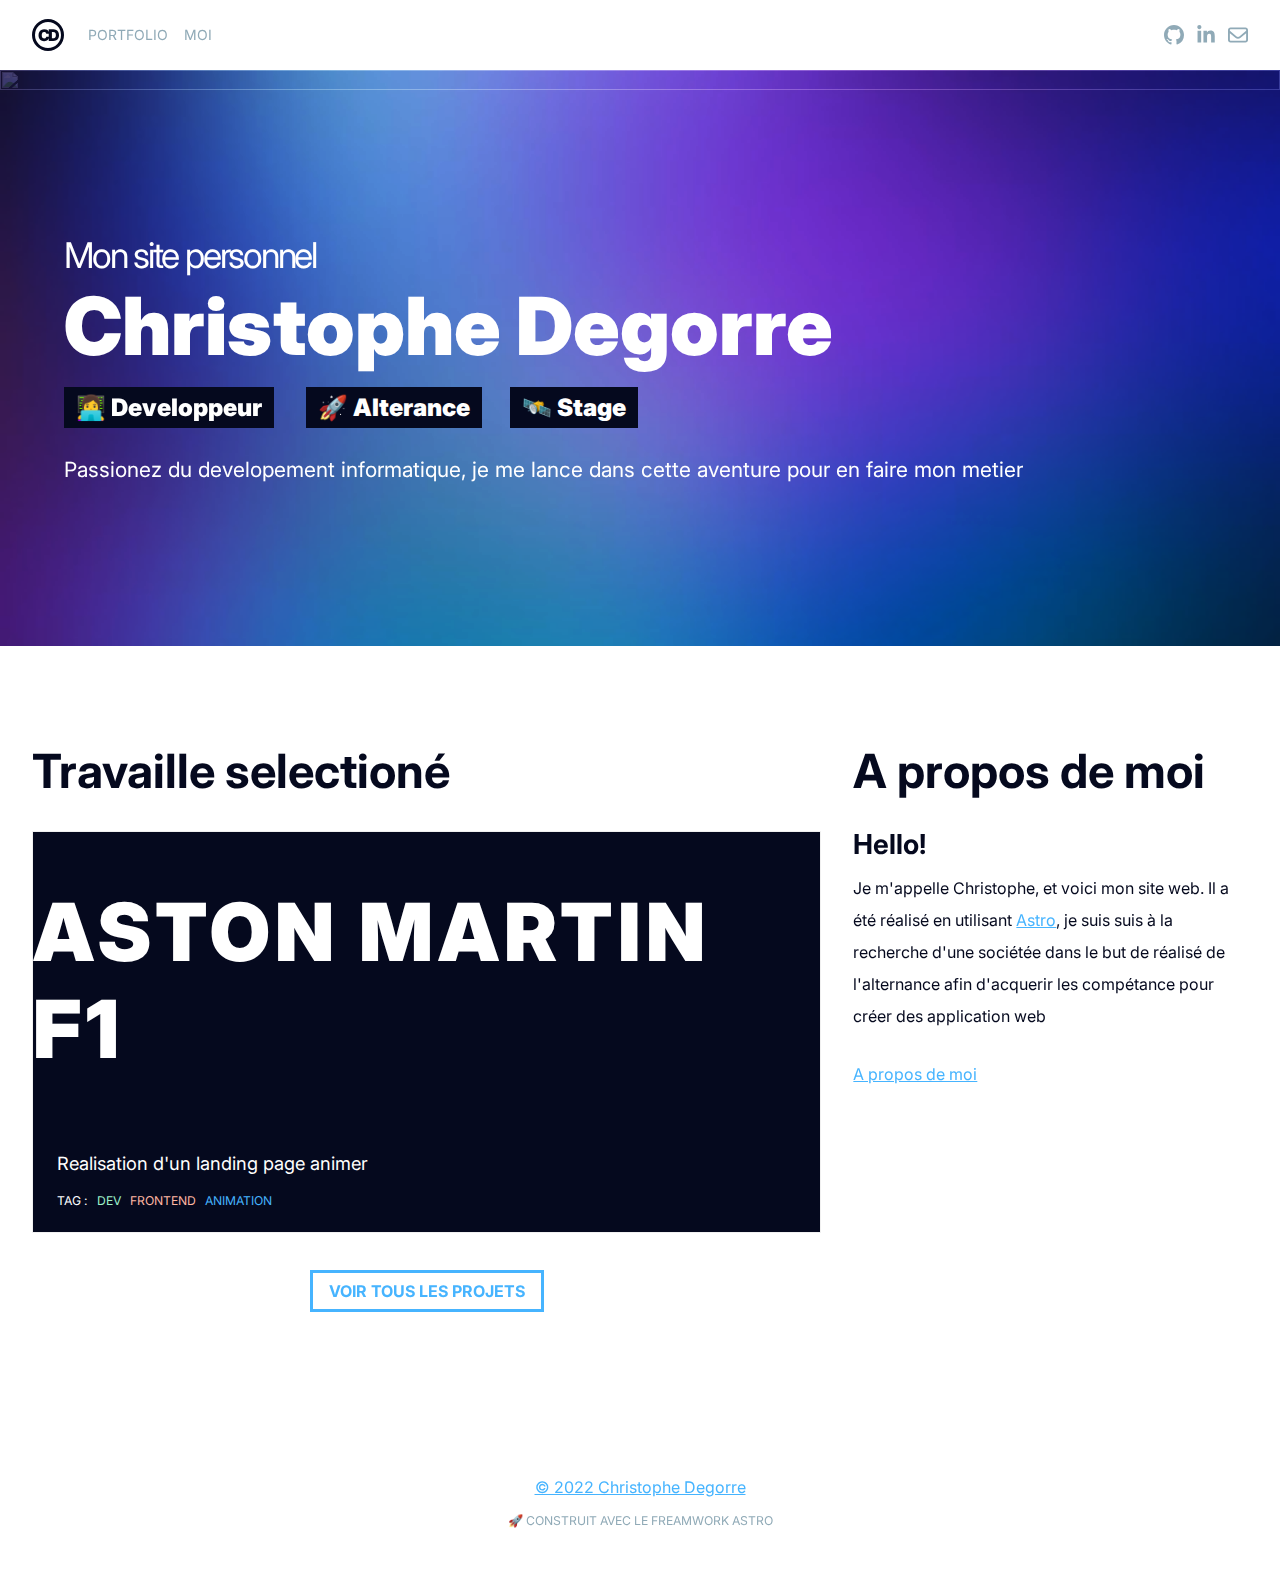
==== commit 123e3050: "Update index.html" ====
--- a/index.html
+++ b/index.html
@@ -9,7 +9,10 @@
     />
     <meta name="viewport" content="width=device-width" />
     <meta name="generator" content="Astro v1.1.3" />
+    <meta name="robots" content="index,follow">
     <title>Degorre Chrsitophe : Site personnel</title>
+    <meta name="description"
+  content="Vous êtes à la recherche d'un apprenti d'un stagiaire pour votre société . J ai acquis les connaissances grasses à la formation Développeur web avec Open Class Rooms."
 
     <link rel="icon" type="image/svg+xml" href="/favicon.svg" />
     <link rel="preconnect" href="https://fonts.googleapis.com" />
@@ -135,7 +138,7 @@
               </div>
               <a
                 class="_link_mrvio_37"
-                href="../project/nested/landingPages01-perso/index.html"
+                href="./project/nested/landingPages01-perso/index.html"
                 ><span class="_linkInner_mrvio_59">Voir</span></a
               >
             </div>
@@ -158,7 +161,7 @@
               class="astro-4YTBCMPP"
             >
               Astro</a
-            >, je suis suis à la recherche d'une sociétée dans le but de réalisé de l'alternace afin d'acquerir les compétance pour créer des application web 
+            >, je suis suis à la recherche d'une sociétée dans le but de réalisé de l'alternance afin d'acquerir les compétance pour créer des application web 
           </p>
           <p class="astro-4YTBCMPP">
             <a href="./about/index.html" class="astro-4YTBCMPP">A propos de moi</a>
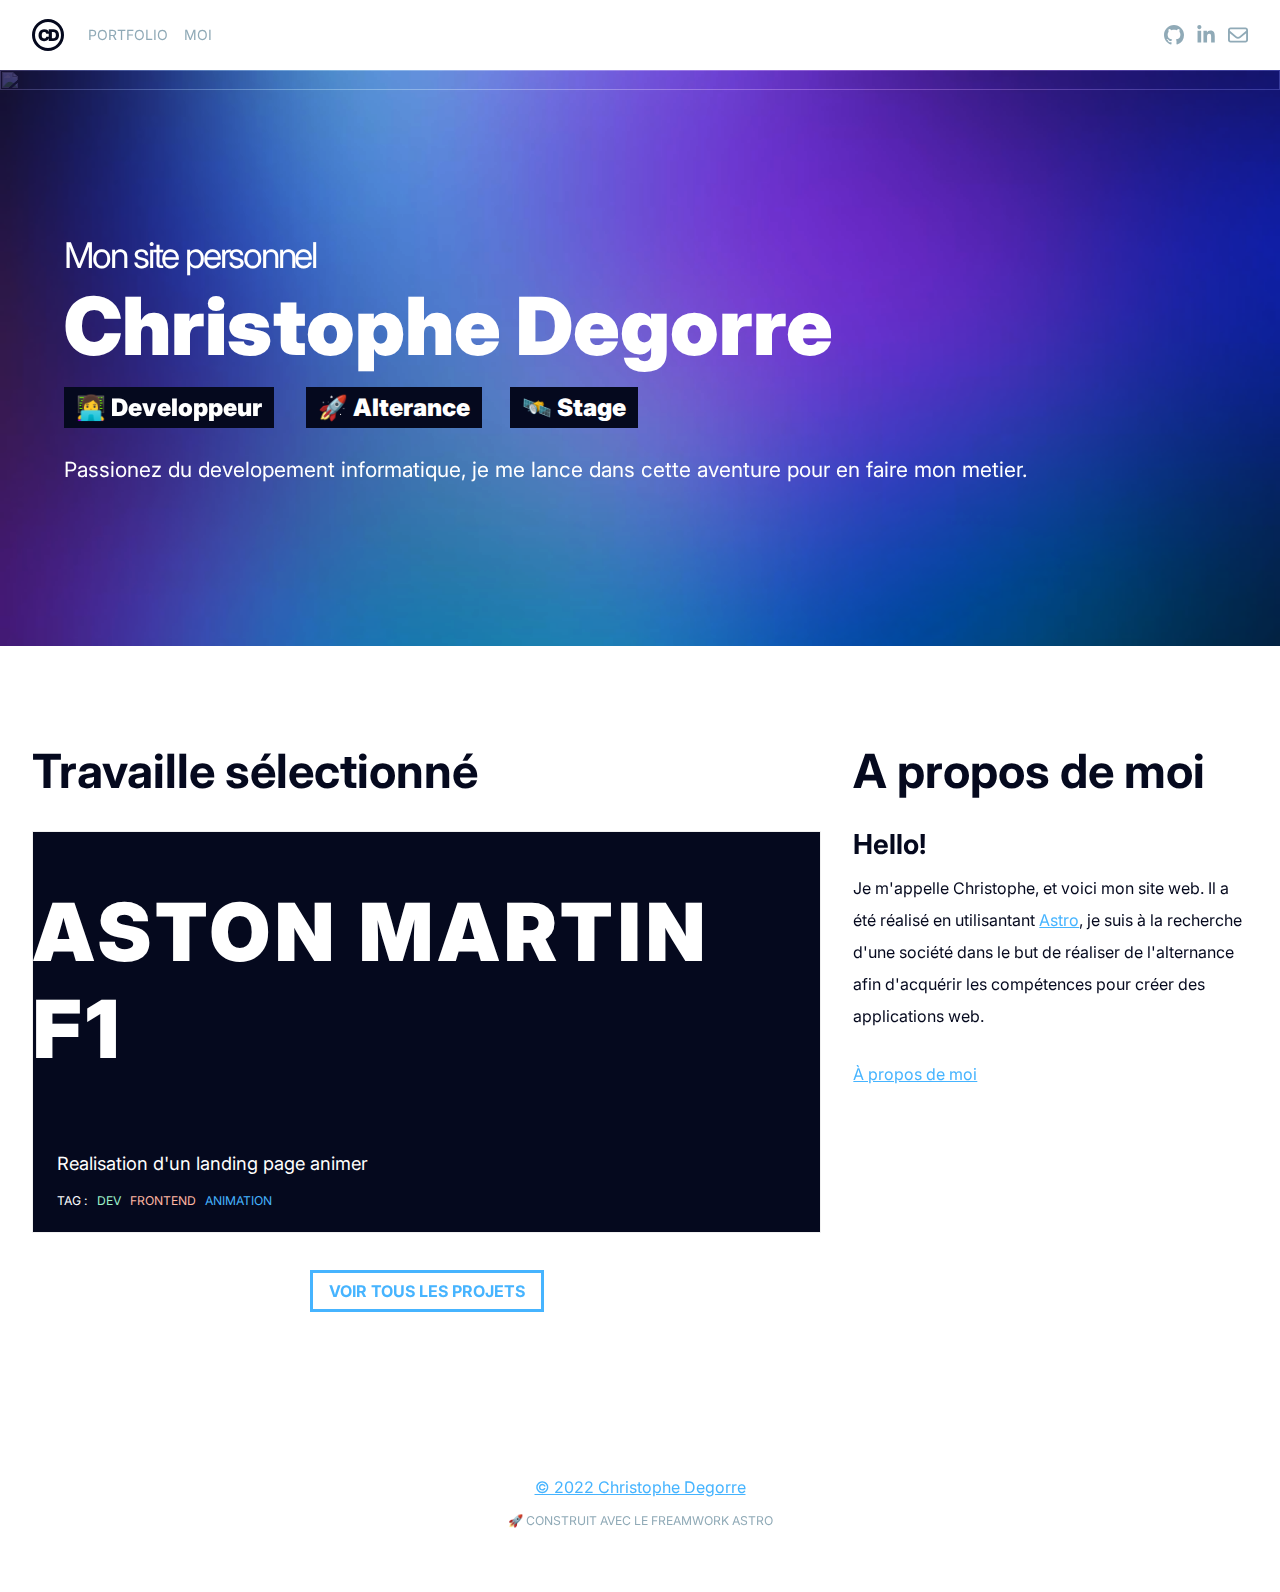
==== commit 9e6d953d: "mineure" ====
--- a/index.html
+++ b/index.html
@@ -37,7 +37,7 @@
       ><a
         class="_social_7dyb5_44"
         href="https://github.com/crist51"
-        target="blank"
+        target="blank" title="gitHub"
         ><svg
           class="_socialicon_7dyb5_52"
           xmlns="http://www.w3.org/2000/svg"
@@ -49,7 +49,7 @@
       ><a
         class="_social_7dyb5_44"
         href="https://www.linkedin.com/in/christophe-degorre/"
-        target="blank"
+        target="blank" title="linkedin"
         ><svg
           class="_socialicon_7dyb5_52"
           xmlns="http://www.w3.org/2000/svg"
@@ -58,7 +58,7 @@
           <path
             d="M100.28 448H7.4V148.9h92.88zM53.79 108.1C24.09 108.1 0 83.5 0 53.8a53.79 53.79 0 0 1 107.58 0c0 29.7-24.1 54.3-53.79 54.3zM447.9 448h-92.68V302.4c0-34.7-.7-79.2-48.29-79.2-48.29 0-55.69 37.7-55.69 76.7V448h-92.78V148.9h89.08v40.8h1.3c12.4-23.5 42.69-48.3 87.88-48.3 94 0 111.28 61.9 111.28 142.3V448z"
           ></path></svg></a
-      ><a class="_social_7dyb5_44" href="mailto:crist.degorre@gmail.com"
+      ><a class="_social_7dyb5_44" href="mailto:crist.degorre@gmail.com" title="e-mail"
         ><svg
           class="_socialicon_7dyb5_52"
           xmlns="http://www.w3.org/2000/svg"
@@ -107,8 +107,7 @@
             >&nbsp;
           </div>
           <p class="desc astro-4YTBCMPP">
-            Passionez du developement informatique, je me lance dans cette
-            aventure pour en faire mon metier
+            Passionez du developement informatique, je me lance dans cette aventure pour en faire mon metier.
           </p>
         </div>
       </div>
@@ -116,7 +115,7 @@
     <main class="wrapper mt4 mb4 astro-4YTBCMPP">
       <div class="grid astro-4YTBCMPP">
         <div class="section astro-4YTBCMPP">
-          <h3 class="sectionTitle astro-4YTBCMPP">Travaille selectioné</h3>
+          <h3 class="sectionTitle astro-4YTBCMPP">Travaille sélectionné</h3>
           <div class="_card_mrvio_1">
             <div
               class="_titleCard_mrvio_25"
@@ -152,8 +151,7 @@
         <div class="section astro-4YTBCMPP">
           <h3 class="sectionTitle astro-4YTBCMPP">A propos de moi</h3>
           <p class="bio astro-4YTBCMPP">
-            <span class="astro-4YTBCMPP">Hello!</span> Je m'appelle Christophe,
-            et voici mon site web. Il a été réalisé en utilisant
+            <span class="astro-4YTBCMPP">Hello!</span> Je m'appelle Christophe, et voici mon site web. Il a été réalisé en utilisantant 
             <a
               href="https://docs.astro.build/fr/getting-started/"
               target="_blank"
@@ -161,10 +159,10 @@
               class="astro-4YTBCMPP"
             >
               Astro</a
-            >, je suis suis à la recherche d'une sociétée dans le but de réalisé de l'alternance afin d'acquerir les compétance pour créer des application web 
+            >, je suis à la recherche d'une société dans le but de réaliser de l'alternance afin d'acquérir les compétences pour créer des applications web.
           </p>
           <p class="astro-4YTBCMPP">
-            <a href="./about/index.html" class="astro-4YTBCMPP">A propos de moi</a>
+            <a href="./about/index.html" class="astro-4YTBCMPP">À propos de moi</a>
           </p>
         </div>
       </div>
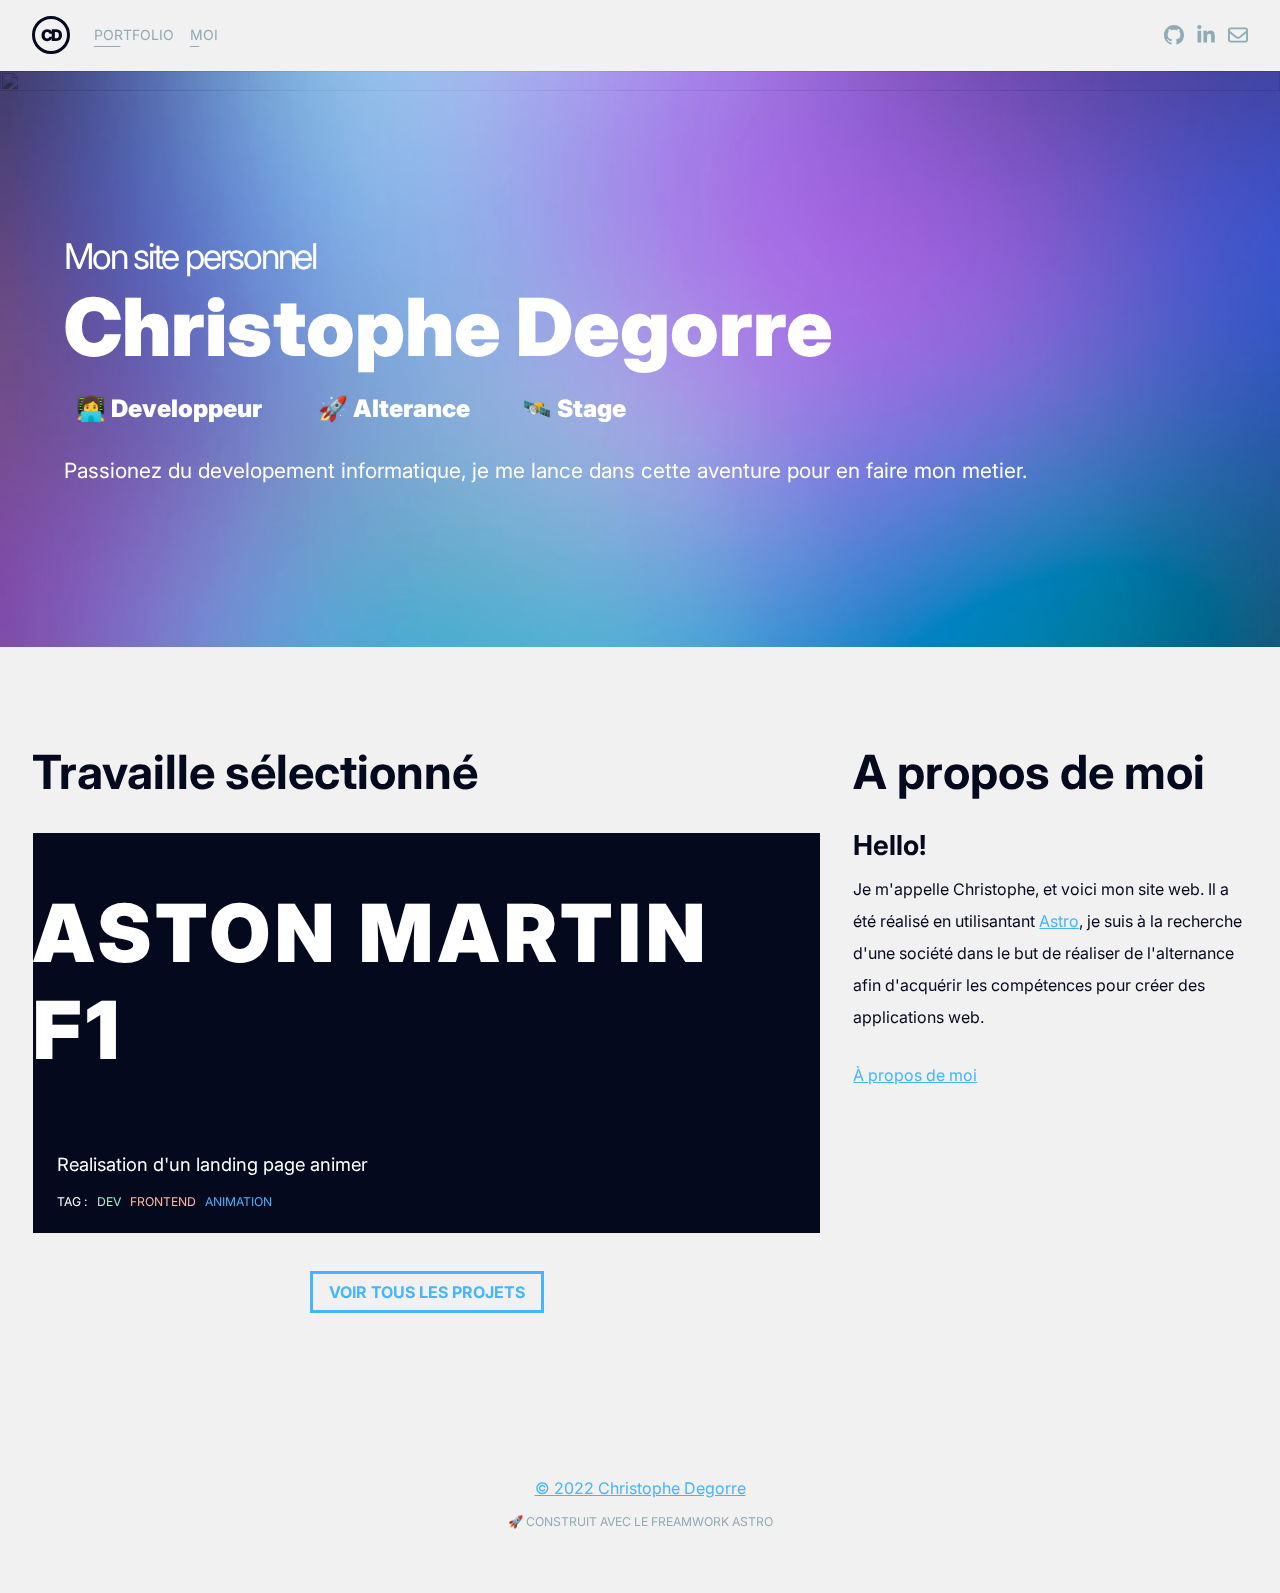
==== commit 83432bb3: "mineur" ====
--- a/index.html
+++ b/index.html
@@ -30,7 +30,7 @@
   </head>
   <body class="astro-4YTBCMPP">
     <nav class="_nav_7dyb5_1">
-      <a class="_logolink_7dyb5_10" href="/"
+      <a class="_logolink_7dyb5_10" href="#"
         ><div class="_monogram_7dyb5_30">CD</div></a
       ><a class="_link_7dyb5_16" href="./projects/index.html">Portfolio</a
       ><a class="_link_7dyb5_16" href="./about/index.html">Moi</a
@@ -177,5 +177,6 @@
       src="https://kit.fontawesome.com/57a7e2b85b.js"
       crossorigin="anonymous"
     ></script>
+    <script src="app.js"></script>
   </body>
 </html>
--- a/assets/3b892f93.f70babb3.css
+++ b/assets/3b892f93.f70babb3.css
@@ -1 +1,1830 @@
-:root{--c-black: #05091e;--c-blue: #46b4ff;--c-gray: #90aab7;--c-green: #9ef2cb;--c-pink: #ffb8d9;--c-orange: #ffb7a3;--c-yellow: #ffdace;--c-white: #fff;--f-u18: 11.390625em;--f-u17: 9.950627481136905em;--f-u16: 8.692673779389363em;--f-u15: 7.59375em;--f-u14: 6.63375165409127em;--f-u13: 5.795115852926242em;--f-u12: 5.0625em;--f-u11: 4.422501102727513em;--f-u10: 3.8634105686174953em;--f-u9: 3.375em;--f-u8: 2.9483340684850083em;--f-u7: 2.575607045744997em;--f-u6: 2.25em;--f-u5: 1.9655560456566725em;--f-u4: 1.7170713638299977em;--f-u3: 1.5em;--f-u2: 1.3103706971044482em;--f-u1: 1.1447142425533319em;--f-d1: .8735804647362989em;--f-d2: .7631428283688879em;--f-d3: .6666666666666666em;--f-d4: .5823869764908659em;--f-d5: .5087618855792586em;--f-d6: .4444444444444444em;--f-d7: .3882579843272439em;--f-d8: .3391745903861724em;--f-d9: .2962962962962963em;--f-d10: .2588386562181626em;--f-d11: .22611639359078162em;--f-d12: .19753086419753085em;--f-d13: .17255910414544176em;--f-d14: .15074426239385438em;--f-d15: .13168724279835392em;--f-d16: .11503940276362785em;--f-d17: .10049617492923625em;--f-d18: .0877914951989026em;--t-fg: var(--c-black);--t-bg: var(--c-white);--t-subdue: var(--c-gray);--t-active: var(--c-blue)}body{margin:0;color:var(--t-fg);font-family:Inter,"system-ui",sans-serif}*{box-sizing:content-box}img{max-width:100%;height:auto}a{color:var(--t-active)}h1{font-size:var(--f-u8)}.tc-black{color:var(--c-color)}.bg-black{background-color:var(--c-color)}.tc-blue{color:var(--c-color)}.bg-blue{background-color:var(--c-color)}.tc-white{color:var(--c-color)}.bg-white{background-color:var(--c-color)}.f-u0{font-size:var(--f-u0)}.f-d0{font-size:var(--f-d0)}.f-u1{font-size:var(--f-u1)}.f-d1{font-size:var(--f-d1)}.f-u2{font-size:var(--f-u2)}.f-d2{font-size:var(--f-d2)}.f-u3{font-size:var(--f-u3)}.f-d3{font-size:var(--f-d3)}.f-u4{font-size:var(--f-u4)}.f-d4{font-size:var(--f-d4)}.f-u5{font-size:var(--f-u5)}.f-d5{font-size:var(--f-d5)}.f-u6{font-size:var(--f-u6)}.f-d6{font-size:var(--f-d6)}.f-u7{font-size:var(--f-u7)}.f-d7{font-size:var(--f-d7)}.f-u8{font-size:var(--f-u8)}.f-d8{font-size:var(--f-d8)}.f-u9{font-size:var(--f-u9)}.f-d9{font-size:var(--f-d9)}.f-u10{font-size:var(--f-u10)}.f-d10{font-size:var(--f-d10)}.f-u11{font-size:var(--f-u11)}.f-d11{font-size:var(--f-d11)}.f-u12{font-size:var(--f-u12)}.f-d12{font-size:var(--f-d12)}.f-u13{font-size:var(--f-u13)}.f-d13{font-size:var(--f-d13)}.f-u14{font-size:var(--f-u14)}.f-d14{font-size:var(--f-d14)}.f-u15{font-size:var(--f-u15)}.f-d15{font-size:var(--f-d15)}.f-u16{font-size:var(--f-u16)}.f-d16{font-size:var(--f-d16)}.f-u17{font-size:var(--f-u17)}.f-d17{font-size:var(--f-d17)}.f-u18{font-size:var(--f-u18)}.f-d18{font-size:var(--f-d18)}.ma0{margin:0rem}.mt0{margin-top:0rem}.mr0{margin-right:0rem}.mb0{margin-bottom:0rem}.ml0{margin-left:0rem}.pa0{padding:0rem}.pt0{padding-top:0rem}.pr0{padding-right:0rem}.pb0{padding-bottom:0rem}.pl0{padding-left:0rem}.ma1{margin:.5rem}.mt1{margin-top:.5rem}.mr1{margin-right:.5rem}.mb1{margin-bottom:.5rem}.ml1{margin-left:.5rem}.pa1{padding:.5rem}.pt1{padding-top:.5rem}.pr1{padding-right:.5rem}.pb1{padding-bottom:.5rem}.pl1{padding-left:.5rem}.ma2{margin:1rem}.mt2{margin-top:1rem}.mr2{margin-right:1rem}.mb2{margin-bottom:1rem}.ml2{margin-left:1rem}.pa2{padding:1rem}.pt2{padding-top:1rem}.pr2{padding-right:1rem}.pb2{padding-bottom:1rem}.pl2{padding-left:1rem}.ma3{margin:1.5rem}.mt3{margin-top:1.5rem}.mr3{margin-right:1.5rem}.mb3{margin-bottom:1.5rem}.ml3{margin-left:1.5rem}.pa3{padding:1.5rem}.pt3{padding-top:1.5rem}.pr3{padding-right:1.5rem}.pb3{padding-bottom:1.5rem}.pl3{padding-left:1.5rem}.ma4{margin:2rem}.mt4{margin-top:2rem}.mr4{margin-right:2rem}.mb4{margin-bottom:2rem}.ml4{margin-left:2rem}.pa4{padding:2rem}.pt4{padding-top:2rem}.pr4{padding-right:2rem}.pb4{padding-bottom:2rem}.pl4{padding-left:2rem}.ma5{margin:2.5rem}.mt5{margin-top:2.5rem}.mr5{margin-right:2.5rem}.mb5{margin-bottom:2.5rem}.ml5{margin-left:2.5rem}.pa5{padding:2.5rem}.pt5{padding-top:2.5rem}.pr5{padding-right:2.5rem}.pb5{padding-bottom:2.5rem}.pl5{padding-left:2.5rem}.ma6{margin:3rem}.mt6{margin-top:3rem}.mr6{margin-right:3rem}.mb6{margin-bottom:3rem}.ml6{margin-left:3rem}.pa6{padding:3rem}.pt6{padding-top:3rem}.pr6{padding-right:3rem}.pb6{padding-bottom:3rem}.pl6{padding-left:3rem}.ma7{margin:3.5rem}.mt7{margin-top:3.5rem}.mr7{margin-right:3.5rem}.mb7{margin-bottom:3.5rem}.ml7{margin-left:3.5rem}.pa7{padding:3.5rem}.pt7{padding-top:3.5rem}.pr7{padding-right:3.5rem}.pb7{padding-bottom:3.5rem}.pl7{padding-left:3.5rem}.ma8{margin:4rem}.mt8{margin-top:4rem}.mr8{margin-right:4rem}.mb8{margin-bottom:4rem}.ml8{margin-left:4rem}.pa8{padding:4rem}.pt8{padding-top:4rem}.pr8{padding-right:4rem}.pb8{padding-bottom:4rem}.pl8{padding-left:4rem}.ma9{margin:4.5rem}.mt9{margin-top:4.5rem}.mr9{margin-right:4.5rem}.mb9{margin-bottom:4.5rem}.ml9{margin-left:4.5rem}.pa9{padding:4.5rem}.pt9{padding-top:4.5rem}.pr9{padding-right:4.5rem}.pb9{padding-bottom:4.5rem}.pl9{padding-left:4.5rem}.ma10{margin:5rem}.mt10{margin-top:5rem}.mr10{margin-right:5rem}.mb10{margin-bottom:5rem}.ml10{margin-left:5rem}.pa10{padding:5rem}.pt10{padding-top:5rem}.pr10{padding-right:5rem}.pb10{padding-bottom:5rem}.pl10{padding-left:5rem}.ma11{margin:5.5rem}.mt11{margin-top:5.5rem}.mr11{margin-right:5.5rem}.mb11{margin-bottom:5.5rem}.ml11{margin-left:5.5rem}.pa11{padding:5.5rem}.pt11{padding-top:5.5rem}.pr11{padding-right:5.5rem}.pb11{padding-bottom:5.5rem}.pl11{padding-left:5.5rem}.ma12{margin:6rem}.mt12{margin-top:6rem}.mr12{margin-right:6rem}.mb12{margin-bottom:6rem}.ml12{margin-left:6rem}.pa12{padding:6rem}.pt12{padding-top:6rem}.pr12{padding-right:6rem}.pb12{padding-bottom:6rem}.pl12{padding-left:6rem}.ma13{margin:6.5rem}.mt13{margin-top:6.5rem}.mr13{margin-right:6.5rem}.mb13{margin-bottom:6.5rem}.ml13{margin-left:6.5rem}.pa13{padding:6.5rem}.pt13{padding-top:6.5rem}.pr13{padding-right:6.5rem}.pb13{padding-bottom:6.5rem}.pl13{padding-left:6.5rem}.ma14{margin:7rem}.mt14{margin-top:7rem}.mr14{margin-right:7rem}.mb14{margin-bottom:7rem}.ml14{margin-left:7rem}.pa14{padding:7rem}.pt14{padding-top:7rem}.pr14{padding-right:7rem}.pb14{padding-bottom:7rem}.pl14{padding-left:7rem}.ma15{margin:7.5rem}.mt15{margin-top:7.5rem}.mr15{margin-right:7.5rem}.mb15{margin-bottom:7.5rem}.ml15{margin-left:7.5rem}.pa15{padding:7.5rem}.pt15{padding-top:7.5rem}.pr15{padding-right:7.5rem}.pb15{padding-bottom:7.5rem}.pl15{padding-left:7.5rem}.ma16{margin:8rem}.mt16{margin-top:8rem}.mr16{margin-right:8rem}.mb16{margin-bottom:8rem}.ml16{margin-left:8rem}.pa16{padding:8rem}.pt16{padding-top:8rem}.pr16{padding-right:8rem}.pb16{padding-bottom:8rem}.pl16{padding-left:8rem}.ma17{margin:8.5rem}.mt17{margin-top:8.5rem}.mr17{margin-right:8.5rem}.mb17{margin-bottom:8.5rem}.ml17{margin-left:8.5rem}.pa17{padding:8.5rem}.pt17{padding-top:8.5rem}.pr17{padding-right:8.5rem}.pb17{padding-bottom:8.5rem}.pl17{padding-left:8.5rem}.ma18{margin:9rem}.mt18{margin-top:9rem}.mr18{margin-right:9rem}.mb18{margin-bottom:9rem}.ml18{margin-left:9rem}.pa18{padding:9rem}.pt18{padding-top:9rem}.pr18{padding-right:9rem}.pb18{padding-bottom:9rem}.pl18{padding-left:9rem}.ma19{margin:9.5rem}.mt19{margin-top:9.5rem}.mr19{margin-right:9.5rem}.mb19{margin-bottom:9.5rem}.ml19{margin-left:9.5rem}.pa19{padding:9.5rem}.pt19{padding-top:9.5rem}.pr19{padding-right:9.5rem}.pb19{padding-bottom:9.5rem}.pl19{padding-left:9.5rem}.ma20{margin:10rem}.mt20{margin-top:10rem}.mr20{margin-right:10rem}.mb20{margin-bottom:10rem}.ml20{margin-left:10rem}.pa20{padding:10rem}.pt20{padding-top:10rem}.pr20{padding-right:10rem}.pb20{padding-bottom:10rem}.pl20{padding-left:10rem}.ma21{margin:10.5rem}.mt21{margin-top:10.5rem}.mr21{margin-right:10.5rem}.mb21{margin-bottom:10.5rem}.ml21{margin-left:10.5rem}.pa21{padding:10.5rem}.pt21{padding-top:10.5rem}.pr21{padding-right:10.5rem}.pb21{padding-bottom:10.5rem}.pl21{padding-left:10.5rem}.ma22{margin:11rem}.mt22{margin-top:11rem}.mr22{margin-right:11rem}.mb22{margin-bottom:11rem}.ml22{margin-left:11rem}.pa22{padding:11rem}.pt22{padding-top:11rem}.pr22{padding-right:11rem}.pb22{padding-bottom:11rem}.pl22{padding-left:11rem}.ma23{margin:11.5rem}.mt23{margin-top:11.5rem}.mr23{margin-right:11.5rem}.mb23{margin-bottom:11.5rem}.ml23{margin-left:11.5rem}.pa23{padding:11.5rem}.pt23{padding-top:11.5rem}.pr23{padding-right:11.5rem}.pb23{padding-bottom:11.5rem}.pl23{padding-left:11.5rem}.ma24{margin:12rem}.mt24{margin-top:12rem}.mr24{margin-right:12rem}.mb24{margin-bottom:12rem}.ml24{margin-left:12rem}.pa24{padding:12rem}.pt24{padding-top:12rem}.pr24{padding-right:12rem}.pb24{padding-bottom:12rem}.pl24{padding-left:12rem}.ma25{margin:12.5rem}.mt25{margin-top:12.5rem}.mr25{margin-right:12.5rem}.mb25{margin-bottom:12.5rem}.ml25{margin-left:12.5rem}.pa25{padding:12.5rem}.pt25{padding-top:12.5rem}.pr25{padding-right:12.5rem}.pb25{padding-bottom:12.5rem}.pl25{padding-left:12.5rem}.ma26{margin:13rem}.mt26{margin-top:13rem}.mr26{margin-right:13rem}.mb26{margin-bottom:13rem}.ml26{margin-left:13rem}.pa26{padding:13rem}.pt26{padding-top:13rem}.pr26{padding-right:13rem}.pb26{padding-bottom:13rem}.pl26{padding-left:13rem}.ma27{margin:13.5rem}.mt27{margin-top:13.5rem}.mr27{margin-right:13.5rem}.mb27{margin-bottom:13.5rem}.ml27{margin-left:13.5rem}.pa27{padding:13.5rem}.pt27{padding-top:13.5rem}.pr27{padding-right:13.5rem}.pb27{padding-bottom:13.5rem}.pl27{padding-left:13.5rem}.ma28{margin:14rem}.mt28{margin-top:14rem}.mr28{margin-right:14rem}.mb28{margin-bottom:14rem}.ml28{margin-left:14rem}.pa28{padding:14rem}.pt28{padding-top:14rem}.pr28{padding-right:14rem}.pb28{padding-bottom:14rem}.pl28{padding-left:14rem}.ma29{margin:14.5rem}.mt29{margin-top:14.5rem}.mr29{margin-right:14.5rem}.mb29{margin-bottom:14.5rem}.ml29{margin-left:14.5rem}.pa29{padding:14.5rem}.pt29{padding-top:14.5rem}.pr29{padding-right:14.5rem}.pb29{padding-bottom:14.5rem}.pl29{padding-left:14.5rem}.ma30{margin:15rem}.mt30{margin-top:15rem}.mr30{margin-right:15rem}.mb30{margin-bottom:15rem}.ml30{margin-left:15rem}.pa30{padding:15rem}.pt30{padding-top:15rem}.pr30{padding-right:15rem}.pb30{padding-bottom:15rem}.pl30{padding-left:15rem}.ma31{margin:15.5rem}.mt31{margin-top:15.5rem}.mr31{margin-right:15.5rem}.mb31{margin-bottom:15.5rem}.ml31{margin-left:15.5rem}.pa31{padding:15.5rem}.pt31{padding-top:15.5rem}.pr31{padding-right:15.5rem}.pb31{padding-bottom:15.5rem}.pl31{padding-left:15.5rem}.ma32{margin:16rem}.mt32{margin-top:16rem}.mr32{margin-right:16rem}.mb32{margin-bottom:16rem}.ml32{margin-left:16rem}.pa32{padding:16rem}.pt32{padding-top:16rem}.pr32{padding-right:16rem}.pb32{padding-bottom:16rem}.pl32{padding-left:16rem}.ma33{margin:16.5rem}.mt33{margin-top:16.5rem}.mr33{margin-right:16.5rem}.mb33{margin-bottom:16.5rem}.ml33{margin-left:16.5rem}.pa33{padding:16.5rem}.pt33{padding-top:16.5rem}.pr33{padding-right:16.5rem}.pb33{padding-bottom:16.5rem}.pl33{padding-left:16.5rem}.ma34{margin:17rem}.mt34{margin-top:17rem}.mr34{margin-right:17rem}.mb34{margin-bottom:17rem}.ml34{margin-left:17rem}.pa34{padding:17rem}.pt34{padding-top:17rem}.pr34{padding-right:17rem}.pb34{padding-bottom:17rem}.pl34{padding-left:17rem}.ma35{margin:17.5rem}.mt35{margin-top:17.5rem}.mr35{margin-right:17.5rem}.mb35{margin-bottom:17.5rem}.ml35{margin-left:17.5rem}.pa35{padding:17.5rem}.pt35{padding-top:17.5rem}.pr35{padding-right:17.5rem}.pb35{padding-bottom:17.5rem}.pl35{padding-left:17.5rem}.ma36{margin:18rem}.mt36{margin-top:18rem}.mr36{margin-right:18rem}.mb36{margin-bottom:18rem}.ml36{margin-left:18rem}.pa36{padding:18rem}.pt36{padding-top:18rem}.pr36{padding-right:18rem}.pb36{padding-bottom:18rem}.pl36{padding-left:18rem}.tac{text-align:center}.tal{text-align:left}.tar{text-align:right}.wrapper{max-width:80em;margin-left:auto;margin-right:auto;padding-left:2rem;padding-right:2rem}.wrapper__readable{max-width:50em}._nav_7dyb5_1{display:flex;align-items:center;padding:1rem 2rem}._logolink_7dyb5_10{display:block;color:var(--t-fg);text-decoration:none}._link_7dyb5_16{color:var(--t-subdue);display:block;margin-left:1rem;text-decoration:none;font-size:var(--f-d1);text-transform:uppercase;padding-top:.75em;padding-bottom:.75em}._link_7dyb5_16:focus,._link_7dyb5_16:hover{color:var(--t-active)}._monogram_7dyb5_30{display:flex;align-items:center;justify-content:center;width:2em;height:2em;margin-right:.5rem;color:var(--c-black);font-weight:900;letter-spacing:-.125rem;border:3px solid currentColor;border-radius:50%}._social_7dyb5_44{display:block;margin-left:auto}._social_7dyb5_44+._social_7dyb5_44{margin-left:.75rem}._socialicon_7dyb5_52{display:block;width:1.25rem;height:1.25rem;fill:var(--t-subdue);transition:fill linear .15s}._socialicon_7dyb5_52:hover{fill:var(--t-active)}._footer_knfx6_1{text-align:center;padding:8rem 2rem 4rem}._byline_knfx6_9{display:block;margin-top:1rem;color:var(--t-subdue);font-size:var(--f-d2);text-transform:uppercase};
+:root {
+    --c-black: #05091e;
+    --c-blue: #46b4ff;
+    --c-gray: #90aab7;
+    --c-green: #9ef2cb;
+    --c-pink: #ffb8d9;
+    --c-orange: #ffb7a3;
+    --c-yellow: #ffdace;
+    --c-white: #fff;
+    --f-u18: 11.390625em;
+    --f-u17: 9.950627481136905em;
+    --f-u16: 8.692673779389363em;
+    --f-u15: 7.59375em;
+    --f-u14: 6.63375165409127em;
+    --f-u13: 5.795115852926242em;
+    --f-u12: 5.0625em;
+    --f-u11: 4.422501102727513em;
+    --f-u10: 3.8634105686174953em;
+    --f-u9: 3.375em;
+    --f-u8: 2.9483340684850083em;
+    --f-u7: 2.575607045744997em;
+    --f-u6: 2.25em;
+    --f-u5: 1.9655560456566725em;
+    --f-u4: 1.7170713638299977em;
+    --f-u3: 1.5em;
+    --f-u2: 1.3103706971044482em;
+    --f-u1: 1.1447142425533319em;
+    --f-d1: .8735804647362989em;
+    --f-d2: .7631428283688879em;
+    --f-d3: .6666666666666666em;
+    --f-d4: .5823869764908659em;
+    --f-d5: .5087618855792586em;
+    --f-d6: .4444444444444444em;
+    --f-d7: .3882579843272439em;
+    --f-d8: .3391745903861724em;
+    --f-d9: .2962962962962963em;
+    --f-d10: .2588386562181626em;
+    --f-d11: .22611639359078162em;
+    --f-d12: .19753086419753085em;
+    --f-d13: .17255910414544176em;
+    --f-d14: .15074426239385438em;
+    --f-d15: .13168724279835392em;
+    --f-d16: .11503940276362785em;
+    --f-d17: .10049617492923625em;
+    --f-d18: .0877914951989026em;
+    --t-fg: var(--c-black);
+    --t-bg: var(--c-white);
+    --t-subdue: var(--c-gray);
+    --t-active: var(--c-blue)
+}
+
+body {
+    margin: 0;
+    color: var(--t-fg);
+    font-family: Inter, "system-ui", sans-serif
+}
+
+* {
+    box-sizing: content-box
+}
+
+img {
+    max-width: 100%;
+    height: auto
+}
+
+a {
+    color: var(--t-active)
+}
+
+h1 {
+    font-size: var(--f-u8)
+}
+
+.tc-black {
+    color: var(--c-color)
+}
+
+.bg-black {
+    background-color: var(--c-color)
+}
+
+.tc-blue {
+    color: var(--c-color)
+}
+
+.bg-blue {
+    background-color: var(--c-color)
+}
+
+.tc-white {
+    color: var(--c-color)
+}
+
+.bg-white {
+    background-color: var(--c-color)
+}
+
+.f-u0 {
+    font-size: var(--f-u0)
+}
+
+.f-d0 {
+    font-size: var(--f-d0)
+}
+
+.f-u1 {
+    font-size: var(--f-u1)
+}
+
+.f-d1 {
+    font-size: var(--f-d1)
+}
+
+.f-u2 {
+    font-size: var(--f-u2)
+}
+
+.f-d2 {
+    font-size: var(--f-d2)
+}
+
+.f-u3 {
+    font-size: var(--f-u3)
+}
+
+.f-d3 {
+    font-size: var(--f-d3)
+}
+
+.f-u4 {
+    font-size: var(--f-u4)
+}
+
+.f-d4 {
+    font-size: var(--f-d4)
+}
+
+.f-u5 {
+    font-size: var(--f-u5)
+}
+
+.f-d5 {
+    font-size: var(--f-d5)
+}
+
+.f-u6 {
+    font-size: var(--f-u6)
+}
+
+.f-d6 {
+    font-size: var(--f-d6)
+}
+
+.f-u7 {
+    font-size: var(--f-u7)
+}
+
+.f-d7 {
+    font-size: var(--f-d7)
+}
+
+.f-u8 {
+    font-size: var(--f-u8)
+}
+
+.f-d8 {
+    font-size: var(--f-d8)
+}
+
+.f-u9 {
+    font-size: var(--f-u9)
+}
+
+.f-d9 {
+    font-size: var(--f-d9)
+}
+
+.f-u10 {
+    font-size: var(--f-u10)
+}
+
+.f-d10 {
+    font-size: var(--f-d10)
+}
+
+.f-u11 {
+    font-size: var(--f-u11)
+}
+
+.f-d11 {
+    font-size: var(--f-d11)
+}
+
+.f-u12 {
+    font-size: var(--f-u12)
+}
+
+.f-d12 {
+    font-size: var(--f-d12)
+}
+
+.f-u13 {
+    font-size: var(--f-u13)
+}
+
+.f-d13 {
+    font-size: var(--f-d13)
+}
+
+.f-u14 {
+    font-size: var(--f-u14)
+}
+
+.f-d14 {
+    font-size: var(--f-d14)
+}
+
+.f-u15 {
+    font-size: var(--f-u15)
+}
+
+.f-d15 {
+    font-size: var(--f-d15)
+}
+
+.f-u16 {
+    font-size: var(--f-u16)
+}
+
+.f-d16 {
+    font-size: var(--f-d16)
+}
+
+.f-u17 {
+    font-size: var(--f-u17)
+}
+
+.f-d17 {
+    font-size: var(--f-d17)
+}
+
+.f-u18 {
+    font-size: var(--f-u18)
+}
+
+.f-d18 {
+    font-size: var(--f-d18)
+}
+
+.ma0 {
+    margin: 0rem
+}
+
+.mt0 {
+    margin-top: 0rem
+}
+
+.mr0 {
+    margin-right: 0rem
+}
+
+.mb0 {
+    margin-bottom: 0rem
+}
+
+.ml0 {
+    margin-left: 0rem
+}
+
+.pa0 {
+    padding: 0rem
+}
+
+.pt0 {
+    padding-top: 0rem
+}
+
+.pr0 {
+    padding-right: 0rem
+}
+
+.pb0 {
+    padding-bottom: 0rem
+}
+
+.pl0 {
+    padding-left: 0rem
+}
+
+.ma1 {
+    margin: .5rem
+}
+
+.mt1 {
+    margin-top: .5rem
+}
+
+.mr1 {
+    margin-right: .5rem
+}
+
+.mb1 {
+    margin-bottom: .5rem
+}
+
+.ml1 {
+    margin-left: .5rem
+}
+
+.pa1 {
+    padding: .5rem
+}
+
+.pt1 {
+    padding-top: .5rem
+}
+
+.pr1 {
+    padding-right: .5rem
+}
+
+.pb1 {
+    padding-bottom: .5rem
+}
+
+.pl1 {
+    padding-left: .5rem
+}
+
+.ma2 {
+    margin: 1rem
+}
+
+.mt2 {
+    margin-top: 1rem
+}
+
+.mr2 {
+    margin-right: 1rem
+}
+
+.mb2 {
+    margin-bottom: 1rem
+}
+
+.ml2 {
+    margin-left: 1rem
+}
+
+.pa2 {
+    padding: 1rem
+}
+
+.pt2 {
+    padding-top: 1rem
+}
+
+.pr2 {
+    padding-right: 1rem
+}
+
+.pb2 {
+    padding-bottom: 1rem
+}
+
+.pl2 {
+    padding-left: 1rem
+}
+
+.ma3 {
+    margin: 1.5rem
+}
+
+.mt3 {
+    margin-top: 1.5rem
+}
+
+.mr3 {
+    margin-right: 1.5rem
+}
+
+.mb3 {
+    margin-bottom: 1.5rem
+}
+
+.ml3 {
+    margin-left: 1.5rem
+}
+
+.pa3 {
+    padding: 1.5rem
+}
+
+.pt3 {
+    padding-top: 1.5rem
+}
+
+.pr3 {
+    padding-right: 1.5rem
+}
+
+.pb3 {
+    padding-bottom: 1.5rem
+}
+
+.pl3 {
+    padding-left: 1.5rem
+}
+
+.ma4 {
+    margin: 2rem
+}
+
+.mt4 {
+    margin-top: 2rem
+}
+
+.mr4 {
+    margin-right: 2rem
+}
+
+.mb4 {
+    margin-bottom: 2rem
+}
+
+.ml4 {
+    margin-left: 2rem
+}
+
+.pa4 {
+    padding: 2rem
+}
+
+.pt4 {
+    padding-top: 2rem
+}
+
+.pr4 {
+    padding-right: 2rem
+}
+
+.pb4 {
+    padding-bottom: 2rem
+}
+
+.pl4 {
+    padding-left: 2rem
+}
+
+.ma5 {
+    margin: 2.5rem
+}
+
+.mt5 {
+    margin-top: 2.5rem
+}
+
+.mr5 {
+    margin-right: 2.5rem
+}
+
+.mb5 {
+    margin-bottom: 2.5rem
+}
+
+.ml5 {
+    margin-left: 2.5rem
+}
+
+.pa5 {
+    padding: 2.5rem
+}
+
+.pt5 {
+    padding-top: 2.5rem
+}
+
+.pr5 {
+    padding-right: 2.5rem
+}
+
+.pb5 {
+    padding-bottom: 2.5rem
+}
+
+.pl5 {
+    padding-left: 2.5rem
+}
+
+.ma6 {
+    margin: 3rem
+}
+
+.mt6 {
+    margin-top: 3rem
+}
+
+.mr6 {
+    margin-right: 3rem
+}
+
+.mb6 {
+    margin-bottom: 3rem
+}
+
+.ml6 {
+    margin-left: 3rem
+}
+
+.pa6 {
+    padding: 3rem
+}
+
+.pt6 {
+    padding-top: 3rem
+}
+
+.pr6 {
+    padding-right: 3rem
+}
+
+.pb6 {
+    padding-bottom: 3rem
+}
+
+.pl6 {
+    padding-left: 3rem
+}
+
+.ma7 {
+    margin: 3.5rem
+}
+
+.mt7 {
+    margin-top: 3.5rem
+}
+
+.mr7 {
+    margin-right: 3.5rem
+}
+
+.mb7 {
+    margin-bottom: 3.5rem
+}
+
+.ml7 {
+    margin-left: 3.5rem
+}
+
+.pa7 {
+    padding: 3.5rem
+}
+
+.pt7 {
+    padding-top: 3.5rem
+}
+
+.pr7 {
+    padding-right: 3.5rem
+}
+
+.pb7 {
+    padding-bottom: 3.5rem
+}
+
+.pl7 {
+    padding-left: 3.5rem
+}
+
+.ma8 {
+    margin: 4rem
+}
+
+.mt8 {
+    margin-top: 4rem
+}
+
+.mr8 {
+    margin-right: 4rem
+}
+
+.mb8 {
+    margin-bottom: 4rem
+}
+
+.ml8 {
+    margin-left: 4rem
+}
+
+.pa8 {
+    padding: 4rem
+}
+
+.pt8 {
+    padding-top: 4rem
+}
+
+.pr8 {
+    padding-right: 4rem
+}
+
+.pb8 {
+    padding-bottom: 4rem
+}
+
+.pl8 {
+    padding-left: 4rem
+}
+
+.ma9 {
+    margin: 4.5rem
+}
+
+.mt9 {
+    margin-top: 4.5rem
+}
+
+.mr9 {
+    margin-right: 4.5rem
+}
+
+.mb9 {
+    margin-bottom: 4.5rem
+}
+
+.ml9 {
+    margin-left: 4.5rem
+}
+
+.pa9 {
+    padding: 4.5rem
+}
+
+.pt9 {
+    padding-top: 4.5rem
+}
+
+.pr9 {
+    padding-right: 4.5rem
+}
+
+.pb9 {
+    padding-bottom: 4.5rem
+}
+
+.pl9 {
+    padding-left: 4.5rem
+}
+
+.ma10 {
+    margin: 5rem
+}
+
+.mt10 {
+    margin-top: 5rem
+}
+
+.mr10 {
+    margin-right: 5rem
+}
+
+.mb10 {
+    margin-bottom: 5rem
+}
+
+.ml10 {
+    margin-left: 5rem
+}
+
+.pa10 {
+    padding: 5rem
+}
+
+.pt10 {
+    padding-top: 5rem
+}
+
+.pr10 {
+    padding-right: 5rem
+}
+
+.pb10 {
+    padding-bottom: 5rem
+}
+
+.pl10 {
+    padding-left: 5rem
+}
+
+.ma11 {
+    margin: 5.5rem
+}
+
+.mt11 {
+    margin-top: 5.5rem
+}
+
+.mr11 {
+    margin-right: 5.5rem
+}
+
+.mb11 {
+    margin-bottom: 5.5rem
+}
+
+.ml11 {
+    margin-left: 5.5rem
+}
+
+.pa11 {
+    padding: 5.5rem
+}
+
+.pt11 {
+    padding-top: 5.5rem
+}
+
+.pr11 {
+    padding-right: 5.5rem
+}
+
+.pb11 {
+    padding-bottom: 5.5rem
+}
+
+.pl11 {
+    padding-left: 5.5rem
+}
+
+.ma12 {
+    margin: 6rem
+}
+
+.mt12 {
+    margin-top: 6rem
+}
+
+.mr12 {
+    margin-right: 6rem
+}
+
+.mb12 {
+    margin-bottom: 6rem
+}
+
+.ml12 {
+    margin-left: 6rem
+}
+
+.pa12 {
+    padding: 6rem
+}
+
+.pt12 {
+    padding-top: 6rem
+}
+
+.pr12 {
+    padding-right: 6rem
+}
+
+.pb12 {
+    padding-bottom: 6rem
+}
+
+.pl12 {
+    padding-left: 6rem
+}
+
+.ma13 {
+    margin: 6.5rem
+}
+
+.mt13 {
+    margin-top: 6.5rem
+}
+
+.mr13 {
+    margin-right: 6.5rem
+}
+
+.mb13 {
+    margin-bottom: 6.5rem
+}
+
+.ml13 {
+    margin-left: 6.5rem
+}
+
+.pa13 {
+    padding: 6.5rem
+}
+
+.pt13 {
+    padding-top: 6.5rem
+}
+
+.pr13 {
+    padding-right: 6.5rem
+}
+
+.pb13 {
+    padding-bottom: 6.5rem
+}
+
+.pl13 {
+    padding-left: 6.5rem
+}
+
+.ma14 {
+    margin: 7rem
+}
+
+.mt14 {
+    margin-top: 7rem
+}
+
+.mr14 {
+    margin-right: 7rem
+}
+
+.mb14 {
+    margin-bottom: 7rem
+}
+
+.ml14 {
+    margin-left: 7rem
+}
+
+.pa14 {
+    padding: 7rem
+}
+
+.pt14 {
+    padding-top: 7rem
+}
+
+.pr14 {
+    padding-right: 7rem
+}
+
+.pb14 {
+    padding-bottom: 7rem
+}
+
+.pl14 {
+    padding-left: 7rem
+}
+
+.ma15 {
+    margin: 7.5rem
+}
+
+.mt15 {
+    margin-top: 7.5rem
+}
+
+.mr15 {
+    margin-right: 7.5rem
+}
+
+.mb15 {
+    margin-bottom: 7.5rem
+}
+
+.ml15 {
+    margin-left: 7.5rem
+}
+
+.pa15 {
+    padding: 7.5rem
+}
+
+.pt15 {
+    padding-top: 7.5rem
+}
+
+.pr15 {
+    padding-right: 7.5rem
+}
+
+.pb15 {
+    padding-bottom: 7.5rem
+}
+
+.pl15 {
+    padding-left: 7.5rem
+}
+
+.ma16 {
+    margin: 8rem
+}
+
+.mt16 {
+    margin-top: 8rem
+}
+
+.mr16 {
+    margin-right: 8rem
+}
+
+.mb16 {
+    margin-bottom: 8rem
+}
+
+.ml16 {
+    margin-left: 8rem
+}
+
+.pa16 {
+    padding: 8rem
+}
+
+.pt16 {
+    padding-top: 8rem
+}
+
+.pr16 {
+    padding-right: 8rem
+}
+
+.pb16 {
+    padding-bottom: 8rem
+}
+
+.pl16 {
+    padding-left: 8rem
+}
+
+.ma17 {
+    margin: 8.5rem
+}
+
+.mt17 {
+    margin-top: 8.5rem
+}
+
+.mr17 {
+    margin-right: 8.5rem
+}
+
+.mb17 {
+    margin-bottom: 8.5rem
+}
+
+.ml17 {
+    margin-left: 8.5rem
+}
+
+.pa17 {
+    padding: 8.5rem
+}
+
+.pt17 {
+    padding-top: 8.5rem
+}
+
+.pr17 {
+    padding-right: 8.5rem
+}
+
+.pb17 {
+    padding-bottom: 8.5rem
+}
+
+.pl17 {
+    padding-left: 8.5rem
+}
+
+.ma18 {
+    margin: 9rem
+}
+
+.mt18 {
+    margin-top: 9rem
+}
+
+.mr18 {
+    margin-right: 9rem
+}
+
+.mb18 {
+    margin-bottom: 9rem
+}
+
+.ml18 {
+    margin-left: 9rem
+}
+
+.pa18 {
+    padding: 9rem
+}
+
+.pt18 {
+    padding-top: 9rem
+}
+
+.pr18 {
+    padding-right: 9rem
+}
+
+.pb18 {
+    padding-bottom: 9rem
+}
+
+.pl18 {
+    padding-left: 9rem
+}
+
+.ma19 {
+    margin: 9.5rem
+}
+
+.mt19 {
+    margin-top: 9.5rem
+}
+
+.mr19 {
+    margin-right: 9.5rem
+}
+
+.mb19 {
+    margin-bottom: 9.5rem
+}
+
+.ml19 {
+    margin-left: 9.5rem
+}
+
+.pa19 {
+    padding: 9.5rem
+}
+
+.pt19 {
+    padding-top: 9.5rem
+}
+
+.pr19 {
+    padding-right: 9.5rem
+}
+
+.pb19 {
+    padding-bottom: 9.5rem
+}
+
+.pl19 {
+    padding-left: 9.5rem
+}
+
+.ma20 {
+    margin: 10rem
+}
+
+.mt20 {
+    margin-top: 10rem
+}
+
+.mr20 {
+    margin-right: 10rem
+}
+
+.mb20 {
+    margin-bottom: 10rem
+}
+
+.ml20 {
+    margin-left: 10rem
+}
+
+.pa20 {
+    padding: 10rem
+}
+
+.pt20 {
+    padding-top: 10rem
+}
+
+.pr20 {
+    padding-right: 10rem
+}
+
+.pb20 {
+    padding-bottom: 10rem
+}
+
+.pl20 {
+    padding-left: 10rem
+}
+
+.ma21 {
+    margin: 10.5rem
+}
+
+.mt21 {
+    margin-top: 10.5rem
+}
+
+.mr21 {
+    margin-right: 10.5rem
+}
+
+.mb21 {
+    margin-bottom: 10.5rem
+}
+
+.ml21 {
+    margin-left: 10.5rem
+}
+
+.pa21 {
+    padding: 10.5rem
+}
+
+.pt21 {
+    padding-top: 10.5rem
+}
+
+.pr21 {
+    padding-right: 10.5rem
+}
+
+.pb21 {
+    padding-bottom: 10.5rem
+}
+
+.pl21 {
+    padding-left: 10.5rem
+}
+
+.ma22 {
+    margin: 11rem
+}
+
+.mt22 {
+    margin-top: 11rem
+}
+
+.mr22 {
+    margin-right: 11rem
+}
+
+.mb22 {
+    margin-bottom: 11rem
+}
+
+.ml22 {
+    margin-left: 11rem
+}
+
+.pa22 {
+    padding: 11rem
+}
+
+.pt22 {
+    padding-top: 11rem
+}
+
+.pr22 {
+    padding-right: 11rem
+}
+
+.pb22 {
+    padding-bottom: 11rem
+}
+
+.pl22 {
+    padding-left: 11rem
+}
+
+.ma23 {
+    margin: 11.5rem
+}
+
+.mt23 {
+    margin-top: 11.5rem
+}
+
+.mr23 {
+    margin-right: 11.5rem
+}
+
+.mb23 {
+    margin-bottom: 11.5rem
+}
+
+.ml23 {
+    margin-left: 11.5rem
+}
+
+.pa23 {
+    padding: 11.5rem
+}
+
+.pt23 {
+    padding-top: 11.5rem
+}
+
+.pr23 {
+    padding-right: 11.5rem
+}
+
+.pb23 {
+    padding-bottom: 11.5rem
+}
+
+.pl23 {
+    padding-left: 11.5rem
+}
+
+.ma24 {
+    margin: 12rem
+}
+
+.mt24 {
+    margin-top: 12rem
+}
+
+.mr24 {
+    margin-right: 12rem
+}
+
+.mb24 {
+    margin-bottom: 12rem
+}
+
+.ml24 {
+    margin-left: 12rem
+}
+
+.pa24 {
+    padding: 12rem
+}
+
+.pt24 {
+    padding-top: 12rem
+}
+
+.pr24 {
+    padding-right: 12rem
+}
+
+.pb24 {
+    padding-bottom: 12rem
+}
+
+.pl24 {
+    padding-left: 12rem
+}
+
+.ma25 {
+    margin: 12.5rem
+}
+
+.mt25 {
+    margin-top: 12.5rem
+}
+
+.mr25 {
+    margin-right: 12.5rem
+}
+
+.mb25 {
+    margin-bottom: 12.5rem
+}
+
+.ml25 {
+    margin-left: 12.5rem
+}
+
+.pa25 {
+    padding: 12.5rem
+}
+
+.pt25 {
+    padding-top: 12.5rem
+}
+
+.pr25 {
+    padding-right: 12.5rem
+}
+
+.pb25 {
+    padding-bottom: 12.5rem
+}
+
+.pl25 {
+    padding-left: 12.5rem
+}
+
+.ma26 {
+    margin: 13rem
+}
+
+.mt26 {
+    margin-top: 13rem
+}
+
+.mr26 {
+    margin-right: 13rem
+}
+
+.mb26 {
+    margin-bottom: 13rem
+}
+
+.ml26 {
+    margin-left: 13rem
+}
+
+.pa26 {
+    padding: 13rem
+}
+
+.pt26 {
+    padding-top: 13rem
+}
+
+.pr26 {
+    padding-right: 13rem
+}
+
+.pb26 {
+    padding-bottom: 13rem
+}
+
+.pl26 {
+    padding-left: 13rem
+}
+
+.ma27 {
+    margin: 13.5rem
+}
+
+.mt27 {
+    margin-top: 13.5rem
+}
+
+.mr27 {
+    margin-right: 13.5rem
+}
+
+.mb27 {
+    margin-bottom: 13.5rem
+}
+
+.ml27 {
+    margin-left: 13.5rem
+}
+
+.pa27 {
+    padding: 13.5rem
+}
+
+.pt27 {
+    padding-top: 13.5rem
+}
+
+.pr27 {
+    padding-right: 13.5rem
+}
+
+.pb27 {
+    padding-bottom: 13.5rem
+}
+
+.pl27 {
+    padding-left: 13.5rem
+}
+
+.ma28 {
+    margin: 14rem
+}
+
+.mt28 {
+    margin-top: 14rem
+}
+
+.mr28 {
+    margin-right: 14rem
+}
+
+.mb28 {
+    margin-bottom: 14rem
+}
+
+.ml28 {
+    margin-left: 14rem
+}
+
+.pa28 {
+    padding: 14rem
+}
+
+.pt28 {
+    padding-top: 14rem
+}
+
+.pr28 {
+    padding-right: 14rem
+}
+
+.pb28 {
+    padding-bottom: 14rem
+}
+
+.pl28 {
+    padding-left: 14rem
+}
+
+.ma29 {
+    margin: 14.5rem
+}
+
+.mt29 {
+    margin-top: 14.5rem
+}
+
+.mr29 {
+    margin-right: 14.5rem
+}
+
+.mb29 {
+    margin-bottom: 14.5rem
+}
+
+.ml29 {
+    margin-left: 14.5rem
+}
+
+.pa29 {
+    padding: 14.5rem
+}
+
+.pt29 {
+    padding-top: 14.5rem
+}
+
+.pr29 {
+    padding-right: 14.5rem
+}
+
+.pb29 {
+    padding-bottom: 14.5rem
+}
+
+.pl29 {
+    padding-left: 14.5rem
+}
+
+.ma30 {
+    margin: 15rem
+}
+
+.mt30 {
+    margin-top: 15rem
+}
+
+.mr30 {
+    margin-right: 15rem
+}
+
+.mb30 {
+    margin-bottom: 15rem
+}
+
+.ml30 {
+    margin-left: 15rem
+}
+
+.pa30 {
+    padding: 15rem
+}
+
+.pt30 {
+    padding-top: 15rem
+}
+
+.pr30 {
+    padding-right: 15rem
+}
+
+.pb30 {
+    padding-bottom: 15rem
+}
+
+.pl30 {
+    padding-left: 15rem
+}
+
+.ma31 {
+    margin: 15.5rem
+}
+
+.mt31 {
+    margin-top: 15.5rem
+}
+
+.mr31 {
+    margin-right: 15.5rem
+}
+
+.mb31 {
+    margin-bottom: 15.5rem
+}
+
+.ml31 {
+    margin-left: 15.5rem
+}
+
+.pa31 {
+    padding: 15.5rem
+}
+
+.pt31 {
+    padding-top: 15.5rem
+}
+
+.pr31 {
+    padding-right: 15.5rem
+}
+
+.pb31 {
+    padding-bottom: 15.5rem
+}
+
+.pl31 {
+    padding-left: 15.5rem
+}
+
+.ma32 {
+    margin: 16rem
+}
+
+.mt32 {
+    margin-top: 16rem
+}
+
+.mr32 {
+    margin-right: 16rem
+}
+
+.mb32 {
+    margin-bottom: 16rem
+}
+
+.ml32 {
+    margin-left: 16rem
+}
+
+.pa32 {
+    padding: 16rem
+}
+
+.pt32 {
+    padding-top: 16rem
+}
+
+.pr32 {
+    padding-right: 16rem
+}
+
+.pb32 {
+    padding-bottom: 16rem
+}
+
+.pl32 {
+    padding-left: 16rem
+}
+
+.ma33 {
+    margin: 16.5rem
+}
+
+.mt33 {
+    margin-top: 16.5rem
+}
+
+.mr33 {
+    margin-right: 16.5rem
+}
+
+.mb33 {
+    margin-bottom: 16.5rem
+}
+
+.ml33 {
+    margin-left: 16.5rem
+}
+
+.pa33 {
+    padding: 16.5rem
+}
+
+.pt33 {
+    padding-top: 16.5rem
+}
+
+.pr33 {
+    padding-right: 16.5rem
+}
+
+.pb33 {
+    padding-bottom: 16.5rem
+}
+
+.pl33 {
+    padding-left: 16.5rem
+}
+
+.ma34 {
+    margin: 17rem
+}
+
+.mt34 {
+    margin-top: 17rem
+}
+
+.mr34 {
+    margin-right: 17rem
+}
+
+.mb34 {
+    margin-bottom: 17rem
+}
+
+.ml34 {
+    margin-left: 17rem
+}
+
+.pa34 {
+    padding: 17rem
+}
+
+.pt34 {
+    padding-top: 17rem
+}
+
+.pr34 {
+    padding-right: 17rem
+}
+
+.pb34 {
+    padding-bottom: 17rem
+}
+
+.pl34 {
+    padding-left: 17rem
+}
+
+.ma35 {
+    margin: 17.5rem
+}
+
+.mt35 {
+    margin-top: 17.5rem
+}
+
+.mr35 {
+    margin-right: 17.5rem
+}
+
+.mb35 {
+    margin-bottom: 17.5rem
+}
+
+.ml35 {
+    margin-left: 17.5rem
+}
+
+.pa35 {
+    padding: 17.5rem
+}
+
+.pt35 {
+    padding-top: 17.5rem
+}
+
+.pr35 {
+    padding-right: 17.5rem
+}
+
+.pb35 {
+    padding-bottom: 17.5rem
+}
+
+.pl35 {
+    padding-left: 17.5rem
+}
+
+.ma36 {
+    margin: 18rem
+}
+
+.mt36 {
+    margin-top: 18rem
+}
+
+.mr36 {
+    margin-right: 18rem
+}
+
+.mb36 {
+    margin-bottom: 18rem
+}
+
+.ml36 {
+    margin-left: 18rem
+}
+
+.pa36 {
+    padding: 18rem
+}
+
+.pt36 {
+    padding-top: 18rem
+}
+
+.pr36 {
+    padding-right: 18rem
+}
+
+.pb36 {
+    padding-bottom: 18rem
+}
+
+.pl36 {
+    padding-left: 18rem
+}
+
+.tac {
+    text-align: center
+}
+
+.tal {
+    text-align: left
+}
+
+.tar {
+    text-align: right
+}
+
+.wrapper {
+    max-width: 80em;
+    margin-left: auto;
+    margin-right: auto;
+    padding-left: 2rem;
+    padding-right: 2rem
+}
+
+.wrapper__readable {
+    max-width: 50em
+}
+
+._nav_7dyb5_1 {
+    display: flex;
+    align-items: center;
+    padding: 1rem 2rem
+}
+
+._logolink_7dyb5_10 {
+    display: block;
+    color: var(--t-fg);
+    text-decoration: none
+}
+
+._link_7dyb5_16 {
+    color: var(--t-subdue);
+    display: block;
+    margin-left: 1rem;
+    text-decoration: none;
+    font-size: var(--f-d1);
+    text-transform: uppercase;
+    padding-top: .75em;
+    padding-bottom: .75em
+}
+
+._link_7dyb5_16:focus, ._link_7dyb5_16:hover {
+    color: var(--t-active)
+}
+
+._monogram_7dyb5_30 {
+    display: flex;
+    align-items: center;
+    justify-content: center;
+    width: 2em;
+    height: 2em;
+    margin-right: .5rem;
+    color: var(--c-black);
+    font-weight: 900;
+    letter-spacing: -.125rem;
+    border: 3px solid currentColor;
+    border-radius: 50%
+}
+
+._social_7dyb5_44 {
+    display: block;
+    margin-left: auto
+}
+
+._social_7dyb5_44+._social_7dyb5_44 {
+    margin-left: .75rem
+}
+
+._socialicon_7dyb5_52 {
+    display: block;
+    width: 1.25rem;
+    height: 1.25rem;
+    fill: var(--t-subdue);
+    transition: fill linear .15s
+}
+
+._socialicon_7dyb5_52:hover {
+    fill: var(--t-active)
+}
+
+._footer_knfx6_1 {
+    text-align: center;
+    padding: 8rem 2rem 4rem
+}
+
+._byline_knfx6_9 {
+    display: block;
+    margin-top: 1rem;
+    color: var(--t-subdue);
+    font-size: var(--f-d2);
+    text-transform: uppercase
+}
+
+;--- a/assets/cb6e2e71.89cbe359.css
+++ b/assets/cb6e2e71.89cbe359.css
@@ -12,6 +12,7 @@
     background-color: var(--t-fg);
     background-repeat: no-repeat;
     background-size: cover;
+    /* background-size: 100%; */
     min-height: 25vw;
     color: #fff;
     flex-direction: column;
--- a/assets/style.css
+++ b/assets/style.css
@@ -1,35 +1,70 @@
 *,
 ::before,
 ::after {
-  box-sizing: border-box;
+  /* box-sizing: border-box; */
   padding: 0;
   margin: 0;
 }
 
-.overlay{
-    color: white;
+body{
+  background-color: #f1f1f1!important;
 }
 
-/* .desc {
-    display: flex;
-    flex-wrap: wrap;
-} */
+.overlay {
+  color: white;
+}
 
-.astro-4YTBCMPP span{
-    display: inline block;
-    margin: 5px 0;
+.astro-4YTBCMPP span {
+  display: inline block;
+  margin: 5px 0;
 }
 
 
 @media (max-width: 440px) {
-    .desc {
-      display: none;
-    }
+  .desc {
+    display: none;
   }
+}
 
 @media (max-width: 335px) {
-    .role  {
-      display: none;
-    }
+  .role {
+    display: none;
   }
+}
 
+._monogram_7dyb5_30{
+  transition: transform 500ms ease-in-out;
+}
+._monogram_7dyb5_30:hover, ._monogram_7dyb5_30:focus {
+  transition: transform 500ms ease-in-out;
+  transform: rotate(-360deg);
+
+}
+
+.astro-4YTBCMPP {
+  background-color: transparent;
+}
+
+._link_7dyb5_16::after {
+  content: "";
+  display: block;
+  position: relative;
+  background: var(--t-subdue);
+  width: 100%;
+  height: 1px;
+  bottom: -3px;
+  left: 0;
+  transform-origin: left;
+  transform: scaleX(33%);
+  transition: transform 0.2s ease-out;
+}
+
+._link_7dyb5_16:hover::after, ._link_7dyb5_16:focus::after {
+  transform: scaleX(100%);
+  background: var(--t-active)
+}
+
+::selection {
+  background-color: rgb(46, 46, 46);
+  color: rgb(206, 206, 206);
+}